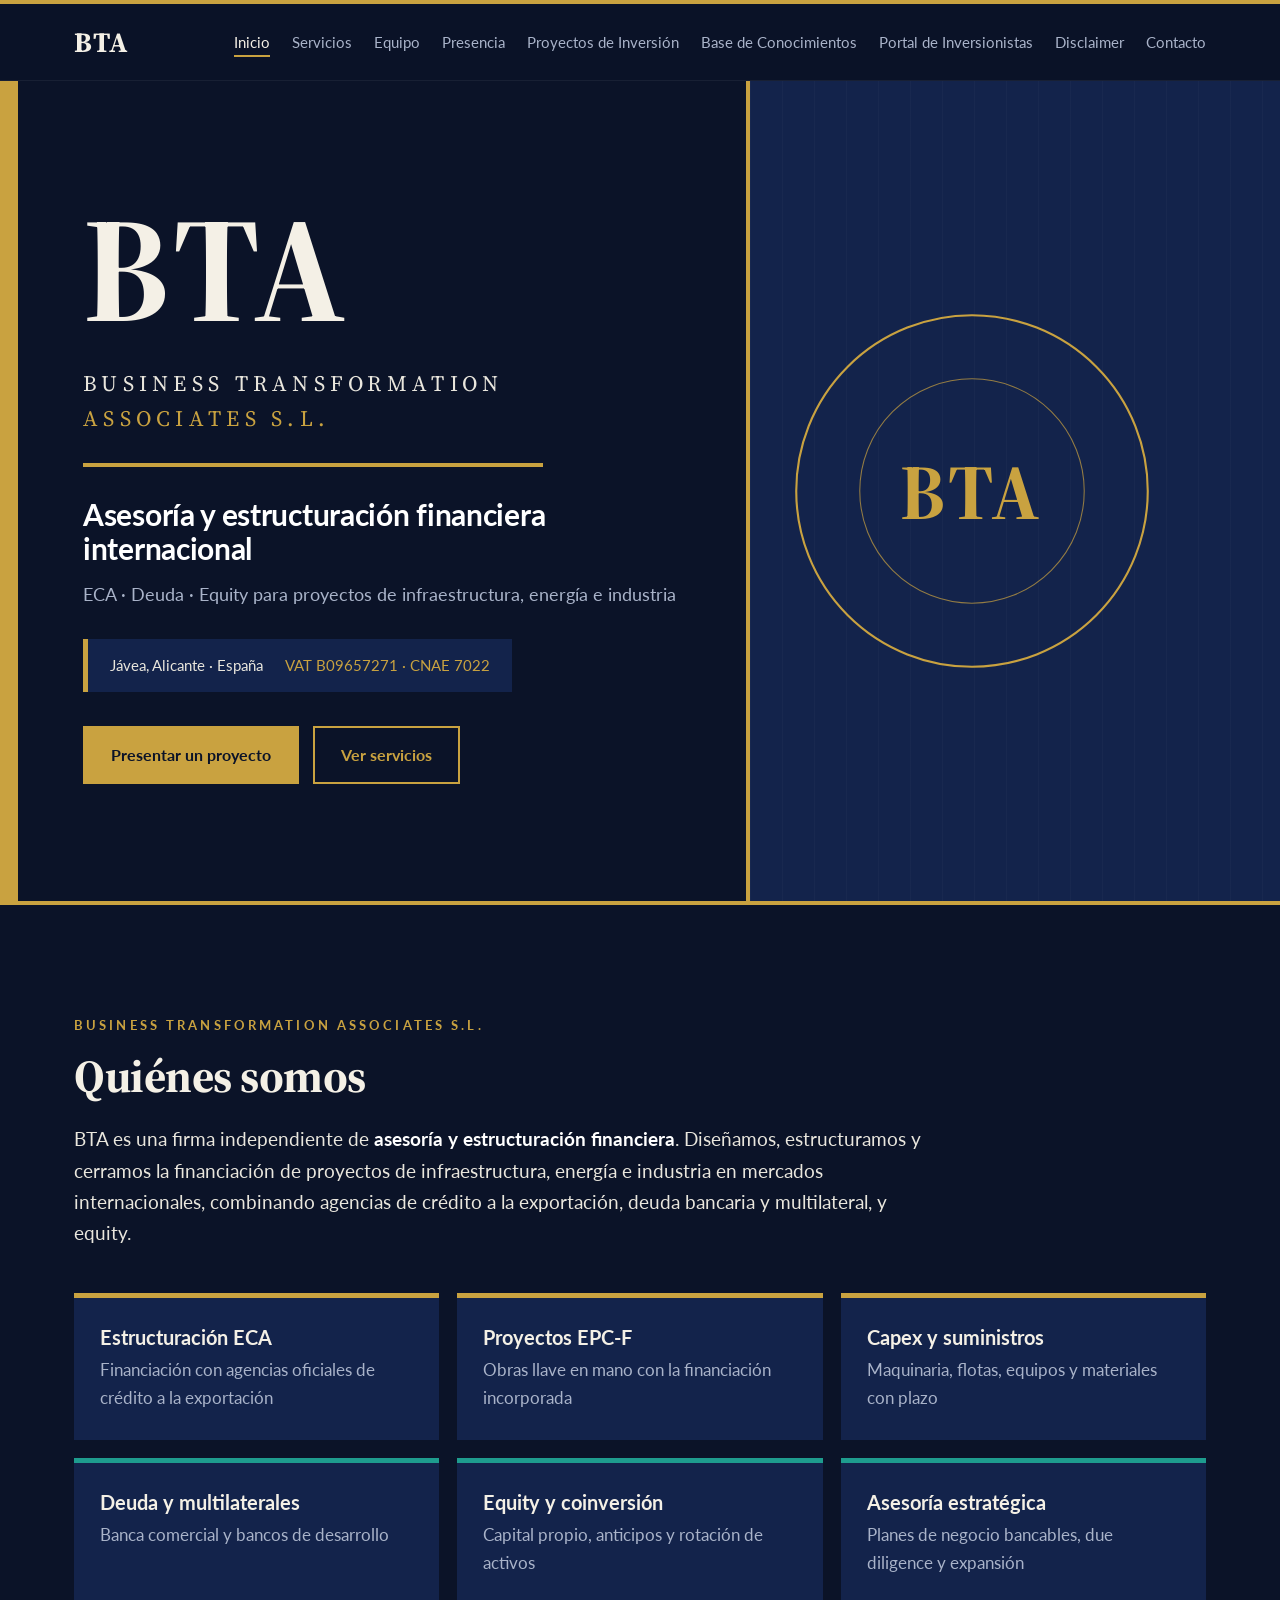
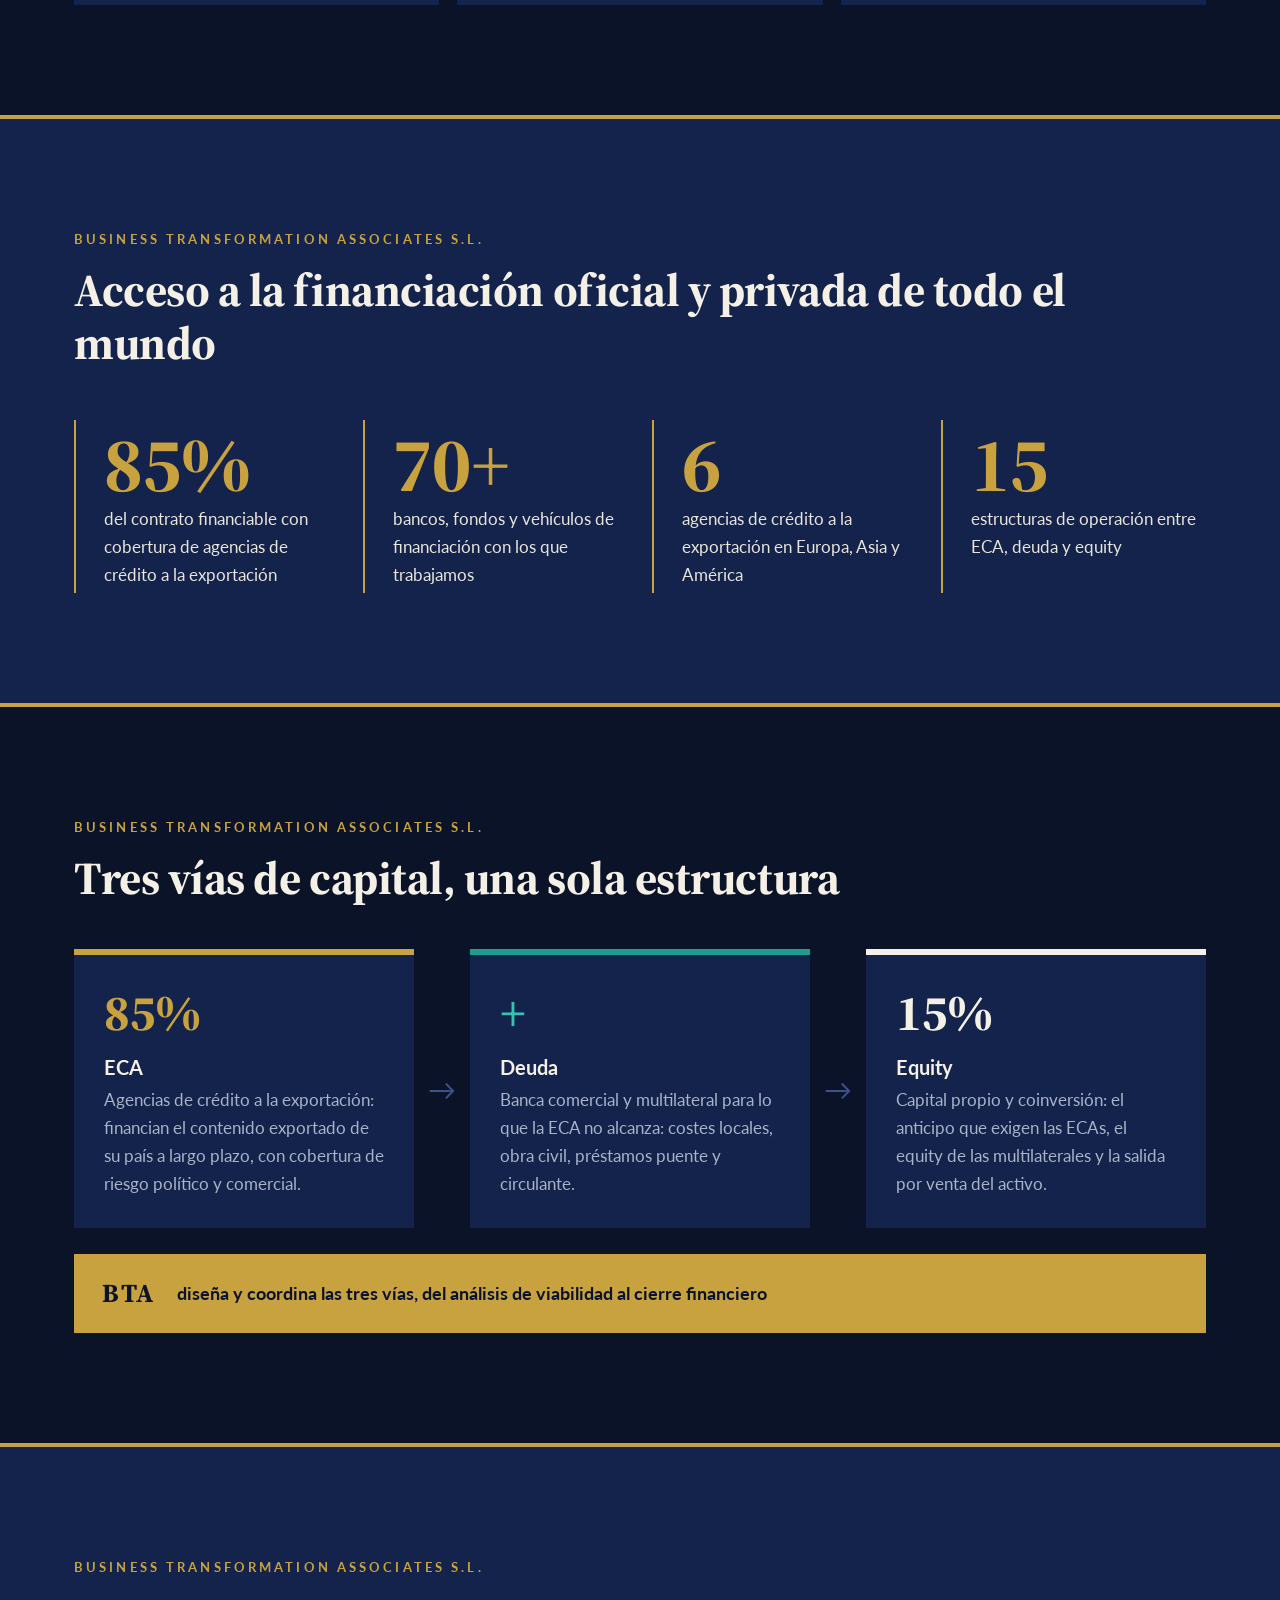
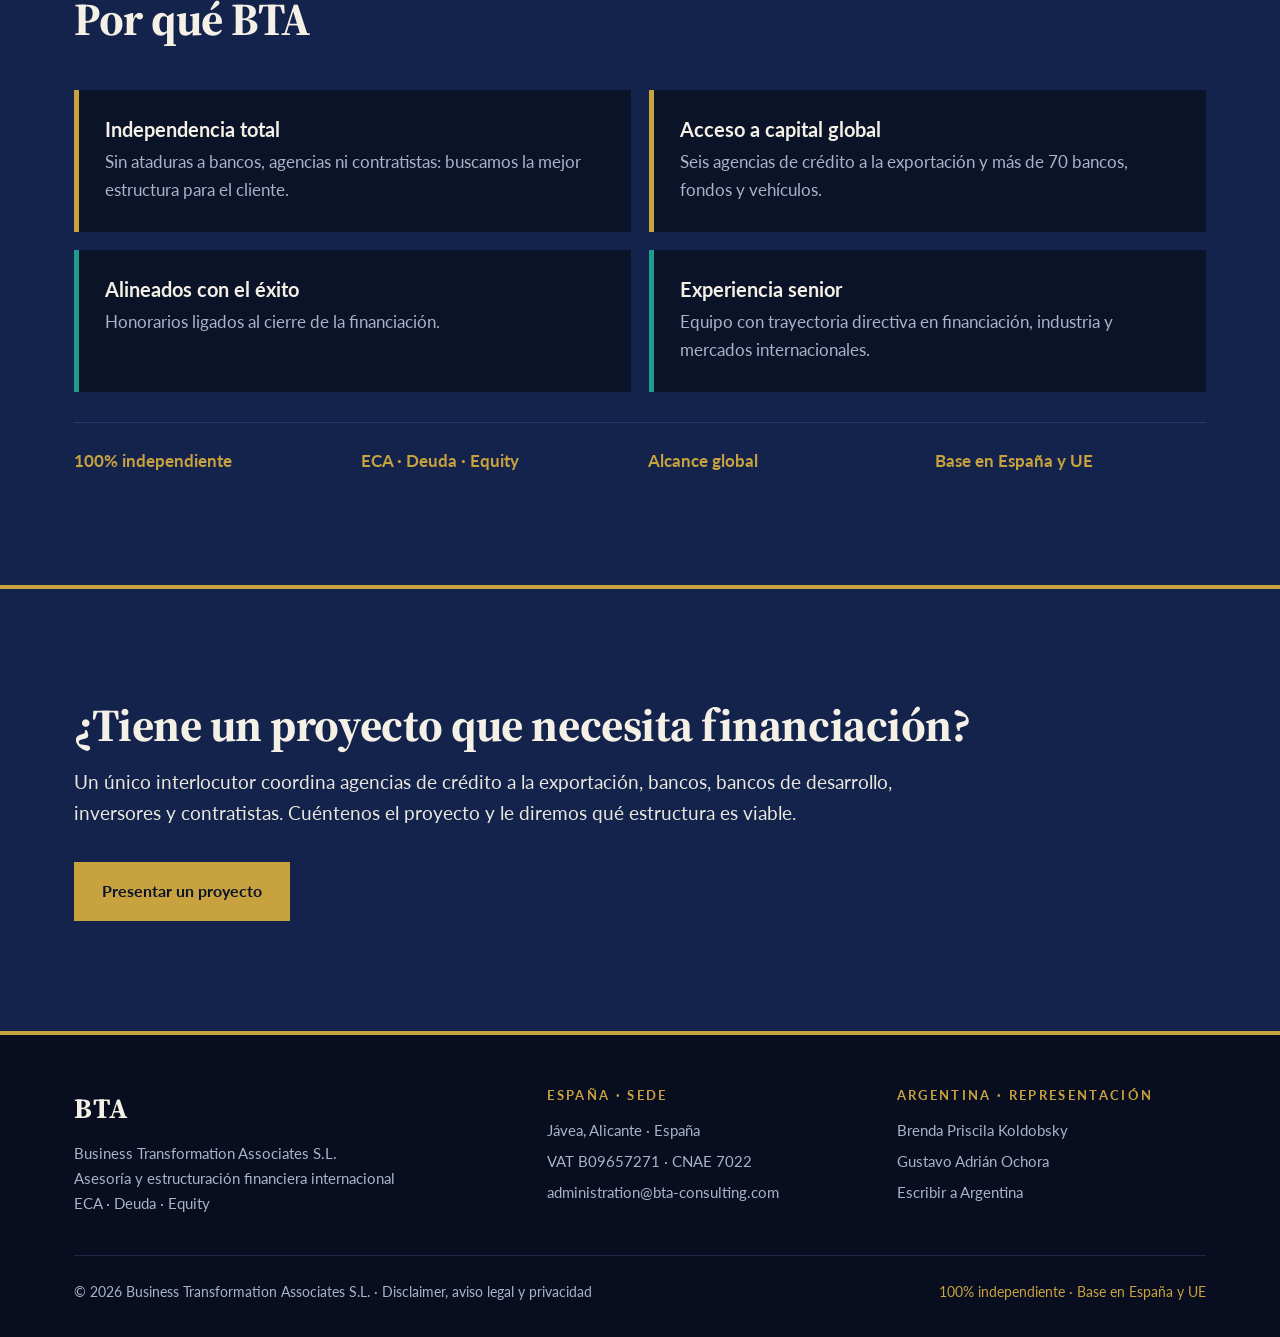
==== index.html @ 6309d55d "Sitio web de BTA España a partir del brochure 2026 Co-Authored-By: Claude Opus 5.5 <noreply@anthropi" ====
<!doctype html>
<html lang="es">
<head>
  <meta charset="utf-8">
  <meta name="viewport" content="width=device-width, initial-scale=1">
  <title>BTA · Asesoría y estructuración financiera internacional</title>
  <meta name="description" content="BTA diseña, estructura y cierra la financiación de proyectos de infraestructura, energía e industria con agencias de crédito a la exportación, deuda y equity.">
  <meta property="og:title" content="BTA · Asesoría y estructuración financiera internacional">
  <meta property="og:description" content="BTA diseña, estructura y cierra la financiación de proyectos de infraestructura, energía e industria con agencias de crédito a la exportación, deuda y equity.">
  <meta property="og:type" content="website">
  <link rel="icon" href="img/favicon.svg" type="image/svg+xml">
  <link rel="preconnect" href="https://fonts.googleapis.com">
  <link rel="preconnect" href="https://fonts.gstatic.com" crossorigin>
  <link href="https://fonts.googleapis.com/css2?family=Lato:wght@400;700&family=Source+Serif+4:opsz,wght@8..60,400;8..60,700&display=swap" rel="stylesheet">
  <link rel="stylesheet" href="css/styles.css">
</head>
<body>
<a class="saltar" href="#contenido">Saltar al contenido</a>

<header class="cabecera">
  <div class="contenedor">
    <a class="marca" href="index.html" aria-label="BTA · Business Transformation Associates, inicio">
      <span class="marca-sello">BTA</span>
      <span class="marca-texto">Business Transformation<span>Associates S.L.</span></span>
    </a>
    <nav aria-label="Principal">
      <button class="hamburguesa" aria-expanded="false" aria-controls="menu" aria-label="Abrir menú"><span></span><span></span><span></span></button>
      <ul class="menu" id="menu">
        <li><a href="index.html" class="activo" aria-current="page">Inicio</a></li>
        <li><a href="servicios.html">Servicios</a></li>
        <li><a href="equipo.html">Equipo</a></li>
        <li><a href="presencia.html">Presencia</a></li>
        <li><a href="proyectos.html">Proyectos de Inversión</a></li>
        <li><a href="conocimientos.html">Base de Conocimientos</a></li>
        <li><a href="inversionistas.html">Portal de Inversionistas</a></li>
        <li><a href="disclaimer.html">Disclaimer</a></li>
        <li><a href="contacto.html">Contacto</a></li>
      </ul>
    </nav>
  </div>
</header>

<main id="contenido">

<section class="portada">
  <div class="contenedor">
    <div>
      <div class="portada-logo" aria-hidden="true">BTA</div>
      <p class="portada-nombre">Business Transformation <span>Associates S.L.</span></p>
      <div class="linea-oro"></div>
      <h1>Asesoría y estructuración financiera internacional</h1>
      <p class="sub">ECA · Deuda · Equity para proyectos de infraestructura, energía e industria</p>
      <div class="ficha"><span>Jávea, Alicante · España</span><span>VAT B09657271 · CNAE 7022</span></div>
      <div class="acciones">
        <a class="boton boton-oro" href="contacto.html">Presentar un proyecto</a>
        <a class="boton boton-linea" href="servicios.html">Ver servicios</a>
      </div>
    </div>
    <div class="portada-sello" aria-hidden="true">
      <svg viewBox="0 0 340 340"><circle cx="170" cy="170" r="166" fill="none" stroke="#c9a240" stroke-width="2"/><circle cx="170" cy="170" r="106" fill="none" stroke="#c9a240" stroke-width="1" opacity=".7"/><text x="170" y="196" text-anchor="middle" font-family="'Source Serif 4',Georgia,serif" font-weight="700" font-size="74" letter-spacing="4" fill="#c9a240">BTA</text></svg>
    </div>
  </div>
</section>

<section class="seccion">
  <div class="contenedor">
    <p class="antetitulo">Business Transformation Associates S.L.</p>
    <h2>Quiénes somos</h2>
    <p class="intro">BTA es una firma independiente de <strong>asesoría y estructuración financiera</strong>. Diseñamos, estructuramos y cerramos la financiación de proyectos de infraestructura, energía e industria en mercados internacionales, combinando agencias de crédito a la exportación, deuda bancaria y multilateral, y equity.</p>
    <div class="rejilla r3">
      <div class="tarjeta"><h3>Estructuración ECA</h3><p>Financiación con agencias oficiales de crédito a la exportación</p></div>
      <div class="tarjeta"><h3>Proyectos EPC-F</h3><p>Obras llave en mano con la financiación incorporada</p></div>
      <div class="tarjeta"><h3>Capex y suministros</h3><p>Maquinaria, flotas, equipos y materiales con plazo</p></div>
      <div class="tarjeta verde"><h3>Deuda y multilaterales</h3><p>Banca comercial y bancos de desarrollo</p></div>
      <div class="tarjeta verde"><h3>Equity y coinversión</h3><p>Capital propio, anticipos y rotación de activos</p></div>
      <div class="tarjeta verde"><h3>Asesoría estratégica</h3><p>Planes de negocio bancables, due diligence y expansión</p></div>
    </div>
  </div>
</section>

<section class="seccion azul">
  <div class="contenedor">
    <p class="antetitulo">Business Transformation Associates S.L.</p>
    <h2>Acceso a la financiación oficial y privada de todo el mundo</h2>
    <div class="cifras">
      <div class="cifra"><b>85%</b><span>del contrato financiable con cobertura de agencias de crédito a la exportación</span></div>
      <div class="cifra"><b>70+</b><span>bancos, fondos y vehículos de financiación con los que trabajamos</span></div>
      <div class="cifra"><b>6</b><span>agencias de crédito a la exportación en Europa, Asia y América</span></div>
      <div class="cifra"><b>15</b><span>estructuras de operación entre ECA, deuda y equity</span></div>
    </div>
  </div>
</section>

<section class="seccion">
  <div class="contenedor">
    <p class="antetitulo">Business Transformation Associates S.L.</p>
    <h2>Tres vías de capital, una sola estructura</h2>
    <div class="vias">
      <div class="via"><b>85%</b><h3>ECA</h3><p>Agencias de crédito a la exportación: financian el contenido exportado de su país a largo plazo, con cobertura de riesgo político y comercial.</p></div>
      <div class="flecha" aria-hidden="true">→</div>
      <div class="via deuda"><b>+</b><h3>Deuda</h3><p>Banca comercial y multilateral para lo que la ECA no alcanza: costes locales, obra civil, préstamos puente y circulante.</p></div>
      <div class="flecha" aria-hidden="true">→</div>
      <div class="via equity"><b>15%</b><h3>Equity</h3><p>Capital propio y coinversión: el anticipo que exigen las ECAs, el equity de las multilaterales y la salida por venta del activo.</p></div>
    </div>
    <div class="banda-oro"><b>BTA</b><span>diseña y coordina las tres vías, del análisis de viabilidad al cierre financiero</span></div>
  </div>
</section>

<section class="seccion azul">
  <div class="contenedor">
    <p class="antetitulo">Business Transformation Associates S.L.</p>
    <h2>Por qué BTA</h2>
    <div class="rejilla r2">
      <div class="tarjeta lateral"><h3>Independencia total</h3><p>Sin ataduras a bancos, agencias ni contratistas: buscamos la mejor estructura para el cliente.</p></div>
      <div class="tarjeta lateral"><h3>Acceso a capital global</h3><p>Seis agencias de crédito a la exportación y más de 70 bancos, fondos y vehículos.</p></div>
      <div class="tarjeta lateral verde"><h3>Alineados con el éxito</h3><p>Honorarios ligados al cierre de la financiación.</p></div>
      <div class="tarjeta lateral verde"><h3>Experiencia senior</h3><p>Equipo con trayectoria directiva en financiación, industria y mercados internacionales.</p></div>
    </div>
    <div class="sellos"><span>100% independiente</span><span>ECA · Deuda · Equity</span><span>Alcance global</span><span>Base en España y UE</span></div>
  </div>
</section>

<section class="seccion azul llamada">
  <div class="contenedor">
    <h2>¿Tiene un proyecto que necesita financiación?</h2>
    <p class="intro">Un único interlocutor coordina agencias de crédito a la exportación, bancos, bancos de desarrollo, inversores y contratistas. Cuéntenos el proyecto y le diremos qué estructura es viable.</p>
    <div class="acciones"><a class="boton boton-oro" href="contacto.html">Presentar un proyecto</a></div>
  </div>
</section>
</main>

<footer class="pie">
  <div class="contenedor">
    <div>
      <span class="marca-sello">BTA</span>
      <p style="margin-top:10px">Business Transformation Associates S.L.<br>Asesoría y estructuración financiera internacional<br>ECA · Deuda · Equity</p>
    </div>
    <div>
      <h4>España · Sede</h4>
      <ul>
        <li>Jávea, Alicante · España</li>
        <li>VAT B09657271 · CNAE 7022</li>
        <li><a href="mailto:administration@bta-consulting.com">administration@bta-consulting.com</a></li>
      </ul>
    </div>
    <div>
      <h4>Argentina · Representación</h4>
      <ul>
        <li>Brenda Priscila Koldobsky</li>
        <li>Gustavo Adrián Ochora</li>
        <li><a href="contacto.html">Escribir a Argentina</a></li>
      </ul>
    </div>
    <div class="pie-legal">
      <span>© <span id="anio">2026</span> Business Transformation Associates S.L. · <a href="disclaimer.html">Disclaimer, aviso legal y privacidad</a></span>
      <span class="oro">100% independiente · Base en España y UE</span>
    </div>
  </div>
</footer>
<script src="js/main.js"></script>
</body>
</html>
---- css/styles.css ----
/* BTA · Business Transformation Associates S.L.
   Paleta y tipografía tomadas del brochure corporativo 2026 */
:root {
  --noche: #0b1328;      /* fondo principal */
  --noche-2: #080e1f;    /* pie */
  --azul: #13234b;       /* tarjetas y bandas */
  --azul-borde: #263a6b;
  --oro: #c9a240;
  --oro-oscuro: #8f7228; /* oro sobre crema */
  --verde: #1e9c8e;
  --verde-claro: #36c2b1;
  --crema: #f4f0e6;
  --crema-2: #e8e2d2;
  --texto: #e9e6dd;
  --texto-suave: #a9b3c9;
  --texto-oscuro: #0b1328;
  --gris-oscuro: #4a5266;
  --serif: "Source Serif 4", "DejaVu Serif", Georgia, serif;
  --sans: "Lato", "Segoe UI", system-ui, sans-serif;
  --ancho: 1180px;
}

* { box-sizing: border-box; margin: 0; padding: 0; }
html { scroll-behavior: smooth; scroll-padding-top: 84px; }
body {
  background: var(--noche);
  color: var(--texto);
  font-family: var(--sans);
  font-size: 17px;
  line-height: 1.65;
  -webkit-font-smoothing: antialiased;
}
img, svg { display: block; max-width: 100%; }
a { color: inherit; }
.contenedor { width: 100%; max-width: var(--ancho); margin: 0 auto; padding: 0 24px; }

/* ---------- Tipografía ---------- */
h1, h2, h3.serif { font-family: var(--serif); font-weight: 700; letter-spacing: -0.01em; line-height: 1.15; }
h2 { font-size: clamp(30px, 4.2vw, 46px); color: var(--crema); margin-bottom: 20px; }
h3 { font-size: 20px; font-weight: 700; color: var(--crema); line-height: 1.3; margin-bottom: 6px; }
.antetitulo {
  font-size: 13px; font-weight: 700; letter-spacing: 0.24em; text-transform: uppercase;
  color: var(--oro); margin-bottom: 14px;
}
.intro { font-size: 19px; color: var(--texto); max-width: 860px; }
.intro strong { color: #fff; }
.nota { color: var(--texto-suave); font-size: 15px; margin-top: 28px; }

/* ---------- Cabecera ---------- */
.cabecera {
  position: sticky; top: 0; z-index: 50;
  background: rgba(11, 19, 40, 0.94);
  backdrop-filter: blur(8px);
  border-top: 4px solid var(--oro);
  border-bottom: 1px solid rgba(255,255,255,0.06);
}
.cabecera .contenedor { display: flex; align-items: center; justify-content: space-between; height: 76px; }
.marca { display: flex; align-items: center; gap: 14px; text-decoration: none; }
.marca-sello {
  font-family: var(--serif); font-weight: 700; font-size: 28px; letter-spacing: 0.06em; color: var(--crema);
}
.marca-texto { font-family: var(--serif); font-size: 10.5px; letter-spacing: 0.28em; line-height: 1.5; color: var(--crema); text-transform: uppercase; }
.marca-texto span { color: var(--oro); display: block; }
.menu { display: flex; gap: 28px; list-style: none; }
.menu a { text-decoration: none; font-size: 15px; color: var(--texto-suave); transition: color .2s; }
.menu a:hover, .menu a:focus-visible { color: var(--oro); }
.menu .boton-menu {
  color: var(--noche); background: var(--oro); padding: 9px 18px; font-weight: 700;
}
.menu .boton-menu:hover { color: var(--noche); background: #dab452; }
.hamburguesa { display: none; background: none; border: 0; cursor: pointer; padding: 8px; }
.hamburguesa span { display: block; width: 26px; height: 2px; background: var(--crema); margin: 6px 0; transition: transform .25s, opacity .25s; }

/* ---------- Portada ---------- */
.portada { position: relative; overflow: hidden; border-left: 18px solid var(--oro); }
.portada .contenedor {
  display: grid; grid-template-columns: 1.25fr 1fr; align-items: center; gap: 40px;
  min-height: min(calc(100vh - 80px), 820px); padding-top: 60px; padding-bottom: 60px;
}
.portada-logo { font-family: var(--serif); font-weight: 700; font-size: clamp(88px, 13vw, 150px); line-height: .95; color: var(--crema); letter-spacing: 0.04em; }
.portada-nombre { font-family: var(--serif); font-size: clamp(14px, 1.9vw, 22px); letter-spacing: 0.24em; text-transform: uppercase; margin-top: 26px; line-height: 1.6; }
.portada-nombre span { display: block; color: var(--oro); }
.linea-oro { width: min(460px, 100%); height: 4px; background: var(--oro); margin: 26px 0 30px; }
.portada h1 { font-family: var(--sans); font-size: clamp(22px, 2.6vw, 30px); color: #fff; margin-bottom: 14px; }
.portada .sub { color: var(--texto-suave); font-size: 18px; }
.ficha {
  display: inline-flex; flex-wrap: wrap; gap: 6px 22px; margin-top: 30px;
  background: var(--azul); border-left: 5px solid var(--oro); padding: 14px 22px; font-size: 15px;
}
.ficha span:last-child { color: var(--oro); }
.acciones { display: flex; flex-wrap: wrap; gap: 14px; margin-top: 34px; }
.boton {
  display: inline-block; text-decoration: none; font-weight: 700; font-size: 16px;
  padding: 14px 26px; border: 2px solid var(--oro); transition: background .2s, color .2s;
}
.boton-oro { background: var(--oro); color: var(--noche); }
.boton-oro:hover { background: #dab452; border-color: #dab452; }
.boton-linea { color: var(--oro); }
.boton-linea:hover { background: var(--oro); color: var(--noche); }
.portada-sello { display: flex; justify-content: center; }
.portada-sello svg { width: min(360px, 80%); height: auto; }
.portada::after {
  content: ""; position: absolute; inset: 0 0 0 auto; width: 42%; z-index: -1;
  background: var(--azul);
  background-image: repeating-linear-gradient(90deg, rgba(255,255,255,0.025) 0 1px, transparent 1px 32px);
  border-left: 4px solid var(--oro);
}
.portada { z-index: 0; }

/* ---------- Secciones ---------- */
.seccion { padding: 110px 0; border-top: 4px solid var(--oro); }
.seccion.azul { background: var(--azul); }
.seccion.crema { background: var(--crema); color: var(--texto-oscuro); }
.seccion.crema h2, .seccion.crema h3 { color: var(--texto-oscuro); }
.seccion.crema .antetitulo { color: var(--oro-oscuro); }
.seccion.crema .nota { color: var(--gris-oscuro); }

.rejilla { display: grid; gap: 18px; margin-top: 44px; }
.r3 { grid-template-columns: repeat(3, 1fr); }
.r2 { grid-template-columns: repeat(2, 1fr); }
.r4 { grid-template-columns: repeat(4, 1fr); }
.r5 { grid-template-columns: repeat(5, 1fr); }

.tarjeta { background: var(--azul); padding: 26px 26px 28px; border-top: 5px solid var(--oro); }
.seccion.azul .tarjeta { background: var(--noche); }
.tarjeta.verde { border-top-color: var(--verde); }
.tarjeta.lateral { border-top: 0; border-left: 5px solid var(--oro); }
.tarjeta.lateral.verde { border-left-color: var(--verde); }
.tarjeta p { color: var(--texto-suave); }
.tarjeta .icono { width: 30px; height: 30px; margin-bottom: 14px; stroke: var(--oro); }
.tarjeta.verde .icono { stroke: var(--verde-claro); }

/* Cifras */
.cifras { display: grid; grid-template-columns: repeat(4, 1fr); gap: 24px; margin-top: 50px; }
.cifra { border-left: 2px solid var(--oro); padding: 4px 0 4px 28px; }
.cifra b { display: block; font-family: var(--serif); font-size: clamp(54px, 6vw, 82px); color: var(--oro); line-height: 1.05; }
.cifra span { color: var(--texto); font-size: 17px; }

/* Tres vías */
.vias { display: grid; grid-template-columns: 1fr auto 1fr auto 1fr; align-items: stretch; gap: 14px; margin-top: 44px; }
.via { background: var(--azul); padding: 30px; border-top: 6px solid var(--oro); }
.via.deuda { border-top-color: var(--verde); }
.via.equity { border-top-color: var(--crema); }
.via b { display: block; font-family: var(--serif); font-size: 50px; line-height: 1.1; color: var(--oro); margin-bottom: 14px; }
.via.deuda b { color: var(--verde-claro); }
.via.equity b { color: var(--crema); }
.via p { color: var(--texto-suave); }
.flecha { align-self: center; color: #3c5288; font-size: 28px; }
.banda-oro {
  display: flex; align-items: center; gap: 22px; margin-top: 26px; padding: 18px 28px;
  background: var(--oro); color: var(--noche); font-weight: 700; font-size: 18px;
}
.banda-oro b { font-family: var(--serif); font-size: 26px; letter-spacing: 0.06em; }

/* Tablas */
.tabla-envoltura { margin-top: 40px; overflow-x: auto; }
table { width: 100%; border-collapse: collapse; min-width: 720px; font-size: 17px; }
thead th { background: var(--noche); color: #fff; text-align: left; padding: 15px 16px; font-weight: 700; }
thead th:first-child { color: var(--oro); }
tbody td { padding: 13px 16px; border-bottom: 1px solid #d3ccb9; }
tbody tr:nth-child(even) td { background: var(--crema-2); }
tbody td:first-child { font-weight: 700; }

/* Producto 1 */
.producto { display: grid; grid-template-columns: 0.75fr 1.25fr; gap: 36px; margin-top: 44px; align-items: start; }
.caja-oro { background: var(--oro); color: var(--noche); padding: 30px 32px; }
.caja-oro h3 { color: var(--noche); font-size: 14px; letter-spacing: 0.18em; text-transform: uppercase; margin-bottom: 14px; }
.caja-oro ul { padding-left: 20px; }
.caja-oro li { margin-bottom: 6px; font-size: 17px; }
.lista-def { border-top: 2px solid var(--oro); }
.lista-def div { display: grid; grid-template-columns: 200px 1fr; gap: 24px; padding: 18px 0; border-bottom: 1px solid var(--azul-borde); }
.lista-def dt { color: var(--oro); font-weight: 700; }
.lista-def dd { color: var(--texto); }

/* Pasos */
.pasos { display: grid; gap: 14px; margin-top: 44px; }
.pasos.cuatro { grid-template-columns: repeat(4, 1fr); }
.pasos.cinco { grid-template-columns: repeat(5, 1fr); }
.paso { background: var(--azul); padding: 26px 24px; border-top: 5px solid var(--oro); position: relative; }
.paso .num { font-family: var(--serif); font-weight: 700; font-size: 38px; color: var(--oro); line-height: 1.1; margin-bottom: 10px; }
.paso p { color: var(--texto-suave); font-size: 16px; }
.paso h3 { font-size: 18px; }
.paso.c-1 { border-top-color: #aeb8d4; } .paso.c-1 .num { color: #aeb8d4; }
.paso.c-3 { border-top-color: var(--verde); } .paso.c-3 .num { color: var(--verde-claro); }
.paso.final { background: var(--oro); border-top-color: var(--oro); }
.paso.final .num, .paso.final h3, .paso.final p { color: var(--noche); }
.sectores-lista { margin-top: 44px; padding-top: 30px; border-top: 1px solid var(--azul-borde); }
.sectores-lista p:not(.antetitulo) { font-family: var(--serif); font-size: 21px; color: var(--crema); line-height: 1.7; }

/* Estructuras */
.estructura { background: var(--azul); padding: 28px 30px; border-top: 5px solid var(--oro); }
.estructura.verde { border-top-color: var(--verde); }
.estructura.blanca { border-top-color: var(--crema); }
.estructura h3 { font-size: 14px; letter-spacing: 0.18em; text-transform: uppercase; color: var(--oro); margin-bottom: 14px; }
.estructura.verde h3 { color: var(--verde-claro); }
.estructura.blanca h3 { color: var(--crema); }
.estructura ul { padding-left: 20px; }
.estructura li { margin-bottom: 7px; }
.r-estructuras { grid-template-columns: 1.35fr 1fr 1fr; }

/* Regiones */
.region { border-top: 2px solid var(--oro); padding-top: 18px; }
.region h3 { font-family: var(--serif); font-size: 24px; }
.region p { color: var(--texto-suave); }

/* Criterios (crema) */
.criterio { border-top: 4px solid var(--texto-oscuro); padding-top: 18px; }
.criterio.oro { border-top-color: var(--oro); }
.criterio p { color: var(--gris-oscuro); }

/* Por qué BTA */
.sellos { display: grid; grid-template-columns: repeat(4, 1fr); gap: 16px; margin-top: 30px; padding-top: 24px; border-top: 1px solid var(--azul-borde); }
.sellos span { color: var(--oro); font-weight: 700; }

/* Presencia */
.oficina { background: var(--azul); padding: 32px; border-left: 5px solid var(--oro); }
.oficina.verde { border-left-color: var(--verde); }
.oficina .pais { font-family: var(--serif); font-size: 28px; color: var(--crema); margin-bottom: 4px; }
.oficina .rol { color: var(--oro); font-weight: 700; margin-bottom: 14px; }
.oficina.verde .rol { color: var(--verde-claro); }
.oficina p { color: var(--texto-suave); }

/* Equipo */
.persona { background: var(--noche); border-left: 5px solid var(--oro); padding: 28px; display: flex; gap: 22px; align-items: flex-start; }
.persona.verde { border-left-color: var(--verde); }
.iniciales {
  flex: none; width: 78px; height: 78px; border: 1.5px solid var(--oro); border-radius: 50%;
  display: grid; place-items: center; font-family: var(--serif); font-weight: 700; font-size: 24px; color: var(--oro);
}
.persona.verde .iniciales { border-color: var(--verde-claro); color: var(--verde-claro); }
.persona h3 { font-size: 21px; }
.persona .cargo { color: var(--oro); font-weight: 700; margin-bottom: 8px; }
.persona.verde .cargo { color: var(--verde-claro); }
.persona p { color: var(--texto-suave); font-size: 16px; }

/* Contacto */
.contacto { display: grid; grid-template-columns: 1fr 1.2fr; gap: 50px; margin-top: 44px; }
.datos dl div { padding: 16px 0; border-bottom: 1px solid var(--azul-borde); }
.datos dt { font-size: 13px; letter-spacing: 0.18em; text-transform: uppercase; color: var(--oro); font-weight: 700; }
.datos dd { font-size: 18px; color: var(--texto); }
.datos a { color: var(--texto); text-decoration-color: var(--oro); text-underline-offset: 4px; }
form { background: var(--azul); padding: 34px; border-top: 5px solid var(--oro); }
.campo { margin-bottom: 18px; }
.campo label { display: block; font-size: 14px; font-weight: 700; margin-bottom: 6px; color: var(--crema); }
.campo input, .campo select, .campo textarea {
  width: 100%; background: var(--noche); color: var(--texto); border: 1px solid var(--azul-borde);
  padding: 13px 14px; font: inherit; font-size: 16px;
}
.campo input:focus, .campo select:focus, .campo textarea:focus { outline: 2px solid var(--oro); outline-offset: 0; border-color: var(--oro); }
.campo textarea { min-height: 130px; resize: vertical; }
.fila { display: grid; grid-template-columns: 1fr 1fr; gap: 16px; }
.casilla { display: flex; gap: 10px; align-items: flex-start; font-size: 14px; color: var(--texto-suave); margin: 6px 0 22px; }
.casilla input { margin-top: 5px; accent-color: var(--oro); }
.casilla a { color: var(--oro); }
form button { border: 0; cursor: pointer; font: inherit; font-weight: 700; }
.form-aviso { font-size: 14px; color: var(--texto-suave); margin-top: 14px; }

/* Pie */
.pie { background: var(--noche-2); padding: 50px 0 34px; border-top: 4px solid var(--oro); font-size: 15px; color: var(--texto-suave); }
.pie .contenedor { display: grid; grid-template-columns: 1.4fr 1fr 1fr; gap: 40px; }
.pie h4 { color: var(--oro); font-size: 13px; letter-spacing: 0.18em; text-transform: uppercase; margin-bottom: 12px; }
.pie ul { list-style: none; }
.pie li { margin-bottom: 6px; }
.pie a { text-decoration: none; }
.pie a:hover { color: var(--oro); }
.pie-legal { grid-column: 1 / -1; display: flex; flex-wrap: wrap; justify-content: space-between; gap: 12px; padding-top: 24px; border-top: 1px solid #1c2747; font-size: 14px; }
.pie-legal .oro { color: var(--oro); }

/* Página legal */
.legal { padding: 80px 0 110px; }
.legal h1 { font-size: clamp(32px, 4.5vw, 48px); color: var(--crema); margin-bottom: 30px; }
.legal h2 { font-size: 26px; margin: 46px 0 14px; }
.legal p, .legal li { color: var(--texto); max-width: 860px; margin-bottom: 12px; }
.legal ul { padding-left: 22px; }
.legal .bloque { border-left: 4px solid var(--oro); padding-left: 26px; }
.legal .pendiente { color: var(--oro); }

/* Accesibilidad */
.saltar { position: absolute; left: -9999px; top: 0; background: var(--oro); color: var(--noche); padding: 10px 16px; z-index: 100; }
.saltar:focus { left: 10px; top: 10px; }
:focus-visible { outline: 2px solid var(--oro); outline-offset: 3px; }

/* ---------- Responsive ---------- */
@media (max-width: 1080px) {
  .menu { gap: 18px; }
  .menu a { font-size: 14px; }
  .pasos.cinco { grid-template-columns: repeat(3, 1fr); }
}
@media (max-width: 960px) {
  .portada { border-left-width: 10px; }
  .portada .contenedor { grid-template-columns: 1fr; min-height: auto; padding-top: 70px; padding-bottom: 70px; }
  .portada::after { display: none; }
  .portada-sello { display: none; }
  .r3, .r4, .r-estructuras { grid-template-columns: repeat(2, 1fr); }
  .cifras { grid-template-columns: repeat(2, 1fr); row-gap: 40px; }
  .vias { grid-template-columns: 1fr; }
  .flecha { transform: rotate(90deg); justify-self: center; }
  .producto, .contacto { grid-template-columns: 1fr; }
  .pasos.cuatro { grid-template-columns: repeat(2, 1fr); }
  .sellos { grid-template-columns: repeat(2, 1fr); }
  .pie .contenedor { grid-template-columns: 1fr 1fr; }
  .pie .contenedor > div:first-child { grid-column: 1 / -1; }
}
@media (max-width: 640px) {
  body { font-size: 16px; }
  .contenedor { padding: 0 16px; }
  .seccion { padding: 76px 0; }
  .marca-texto { display: none; }
  .r2, .r3, .r4, .r-estructuras, .pasos.cuatro, .pasos.cinco, .cifras, .sellos, .fila { grid-template-columns: 1fr; }
  .lista-def div { grid-template-columns: 1fr; gap: 4px; }
  .banda-oro { flex-direction: column; align-items: flex-start; gap: 6px; }
  .persona { flex-direction: column; }
  form { padding: 24px 18px; }
  .pie .contenedor { grid-template-columns: 1fr; }
  .intro { font-size: 17px; }
}
@media (prefers-reduced-motion: reduce) {
  html { scroll-behavior: auto; }
  * { transition: none !important; }
}

/* ---------- Estructura multipágina ---------- */
.menu { gap: 22px; }
.menu a { position: relative; padding: 6px 0; white-space: nowrap; }
.menu a.activo { color: var(--crema); }
.menu a.activo::after { content: ""; position: absolute; left: 0; right: 0; bottom: 0; height: 2px; background: var(--oro); }
.cabecera-pagina { padding: 90px 0 70px; border-left: 18px solid var(--oro); background: var(--azul);
  background-image: repeating-linear-gradient(90deg, rgba(255,255,255,0.025) 0 1px, transparent 1px 32px); }
.cabecera-pagina h1 { font-size: clamp(36px, 5.5vw, 62px); color: var(--crema); margin-bottom: 20px; }
.seccion.sin-borde { border-top: 0; }
.seccion.borde-fino { border-top: 1px solid #d3ccb9; }
.sin-margen { margin-top: 0 !important; }
.r1 { grid-template-columns: 1fr; }
.persona.destacada { padding: 36px; }
.persona.destacada .iniciales { width: 96px; height: 96px; font-size: 28px; }
.persona .mail { margin-top: 10px; }
.persona .mail a { color: var(--crema); text-underline-offset: 4px; text-decoration-color: var(--oro); }
.llamada h2 { margin-bottom: 14px; }
.glosario { display: grid; grid-template-columns: repeat(2, 1fr); gap: 0 48px; }
.glosario div { padding: 22px 0; border-bottom: 1px solid var(--azul-borde); }
.glosario dt { font-family: var(--serif); font-weight: 700; font-size: 22px; color: var(--oro); margin-bottom: 4px; }
.glosario dd { color: var(--texto); }
.pasos-acceso { list-style: none; display: grid; grid-template-columns: repeat(3, 1fr); gap: 16px; margin-top: 36px; }
.pasos-acceso li { background: var(--noche); border-top: 5px solid var(--oro); padding: 24px; color: var(--texto-suave); }
.pasos-acceso b { display: block; font-family: var(--serif); font-size: 34px; color: var(--oro); line-height: 1.2; margin-bottom: 8px; }
@media (max-width: 1500px) { .marca-texto { display: none; } }
@media (max-width: 1240px) {
  .hamburguesa { display: block; }
  .menu {
    position: fixed; top: 80px; left: 0; right: 0; bottom: 0; flex-direction: column; gap: 0;
    background: var(--noche); padding: 20px 24px; transform: translateX(100%); transition: transform .3s;
    overflow-y: auto; visibility: hidden;
  }
  .menu.abierto { transform: none; visibility: visible; }
  .menu li { border-bottom: 1px solid var(--azul-borde); }
  .menu a { display: block; padding: 16px 0; font-size: 18px; }
  .menu a.activo::after { display: none; }
  .menu a.activo { color: var(--oro); }
  .hamburguesa[aria-expanded="true"] span:nth-child(1) { transform: translateY(8px) rotate(45deg); }
  .hamburguesa[aria-expanded="true"] span:nth-child(2) { opacity: 0; }
  .hamburguesa[aria-expanded="true"] span:nth-child(3) { transform: translateY(-8px) rotate(-45deg); }
  .marca-texto { display: block; }
}
@media (max-width: 960px) {
  .cabecera-pagina { border-left-width: 10px; padding: 64px 0 50px; }
  .glosario, .pasos-acceso { grid-template-columns: 1fr; }
}
@media (max-width: 640px) { .marca-texto { display: none; } }
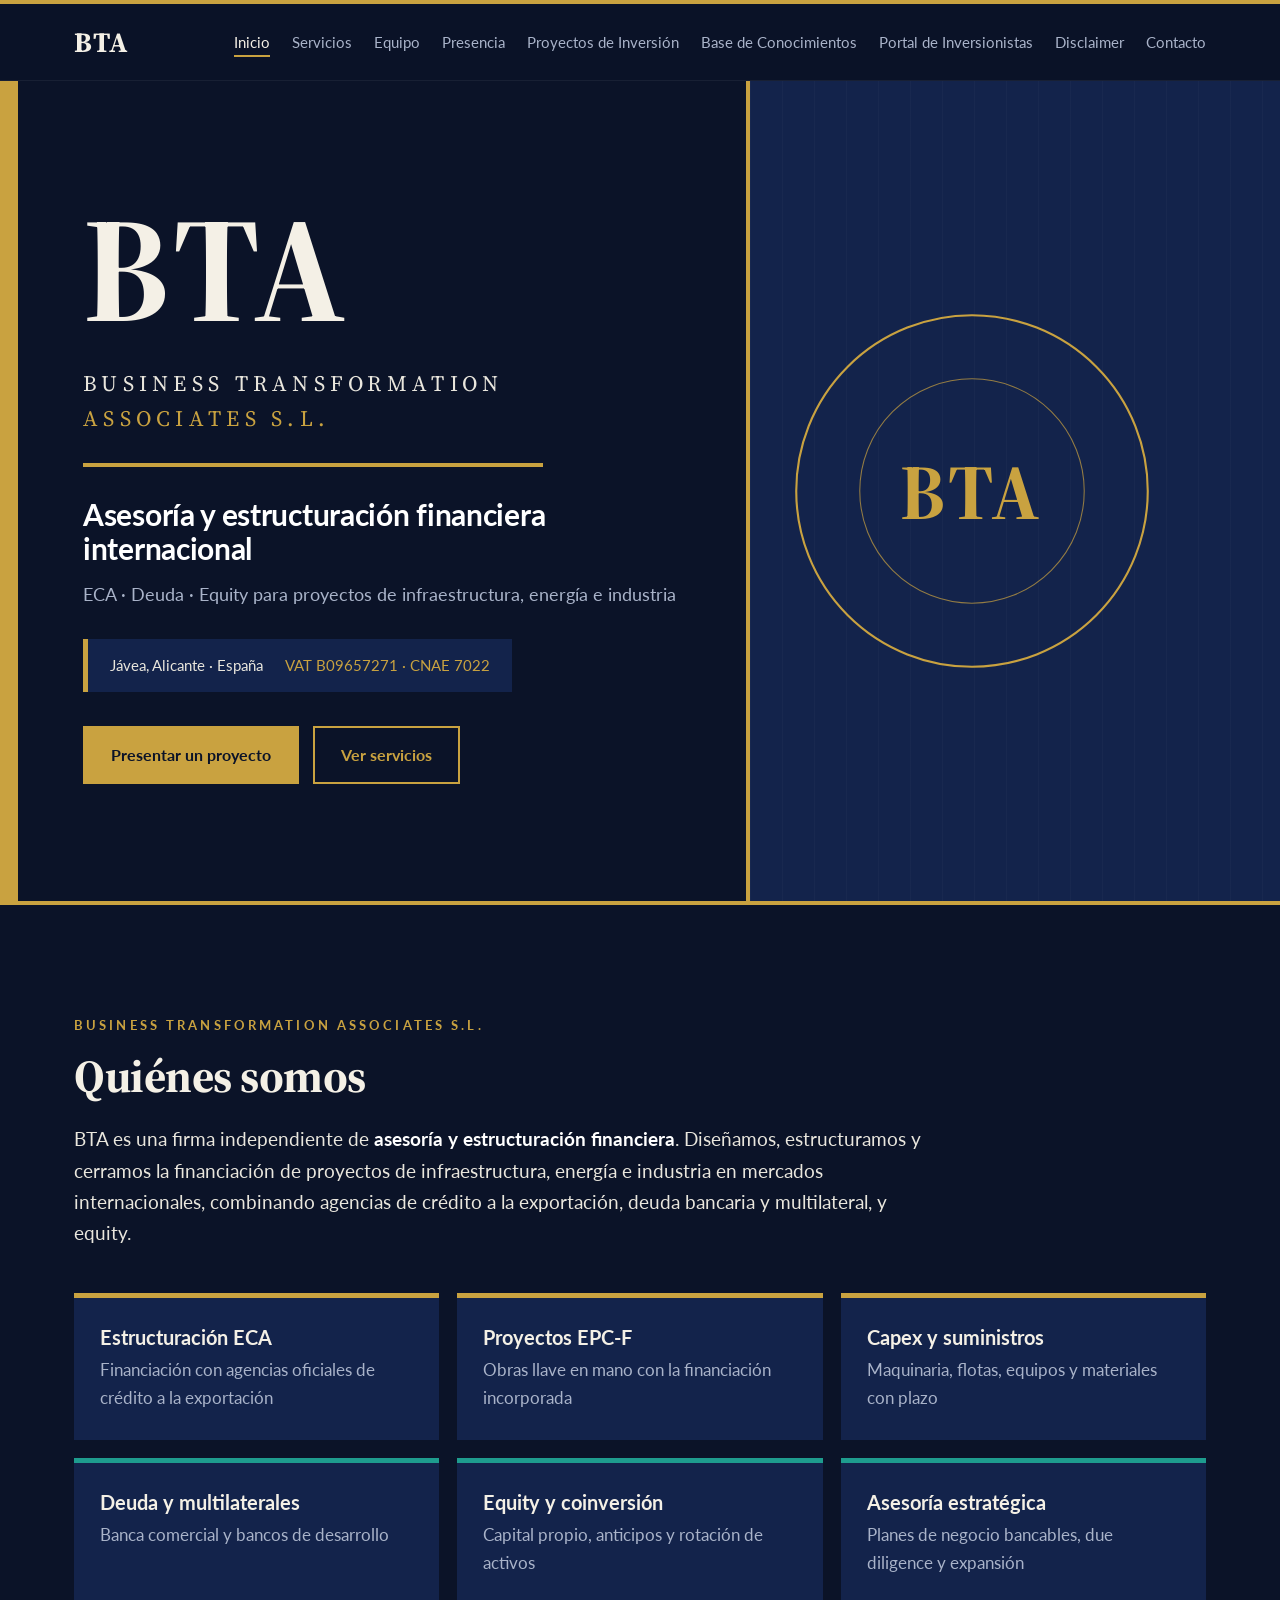
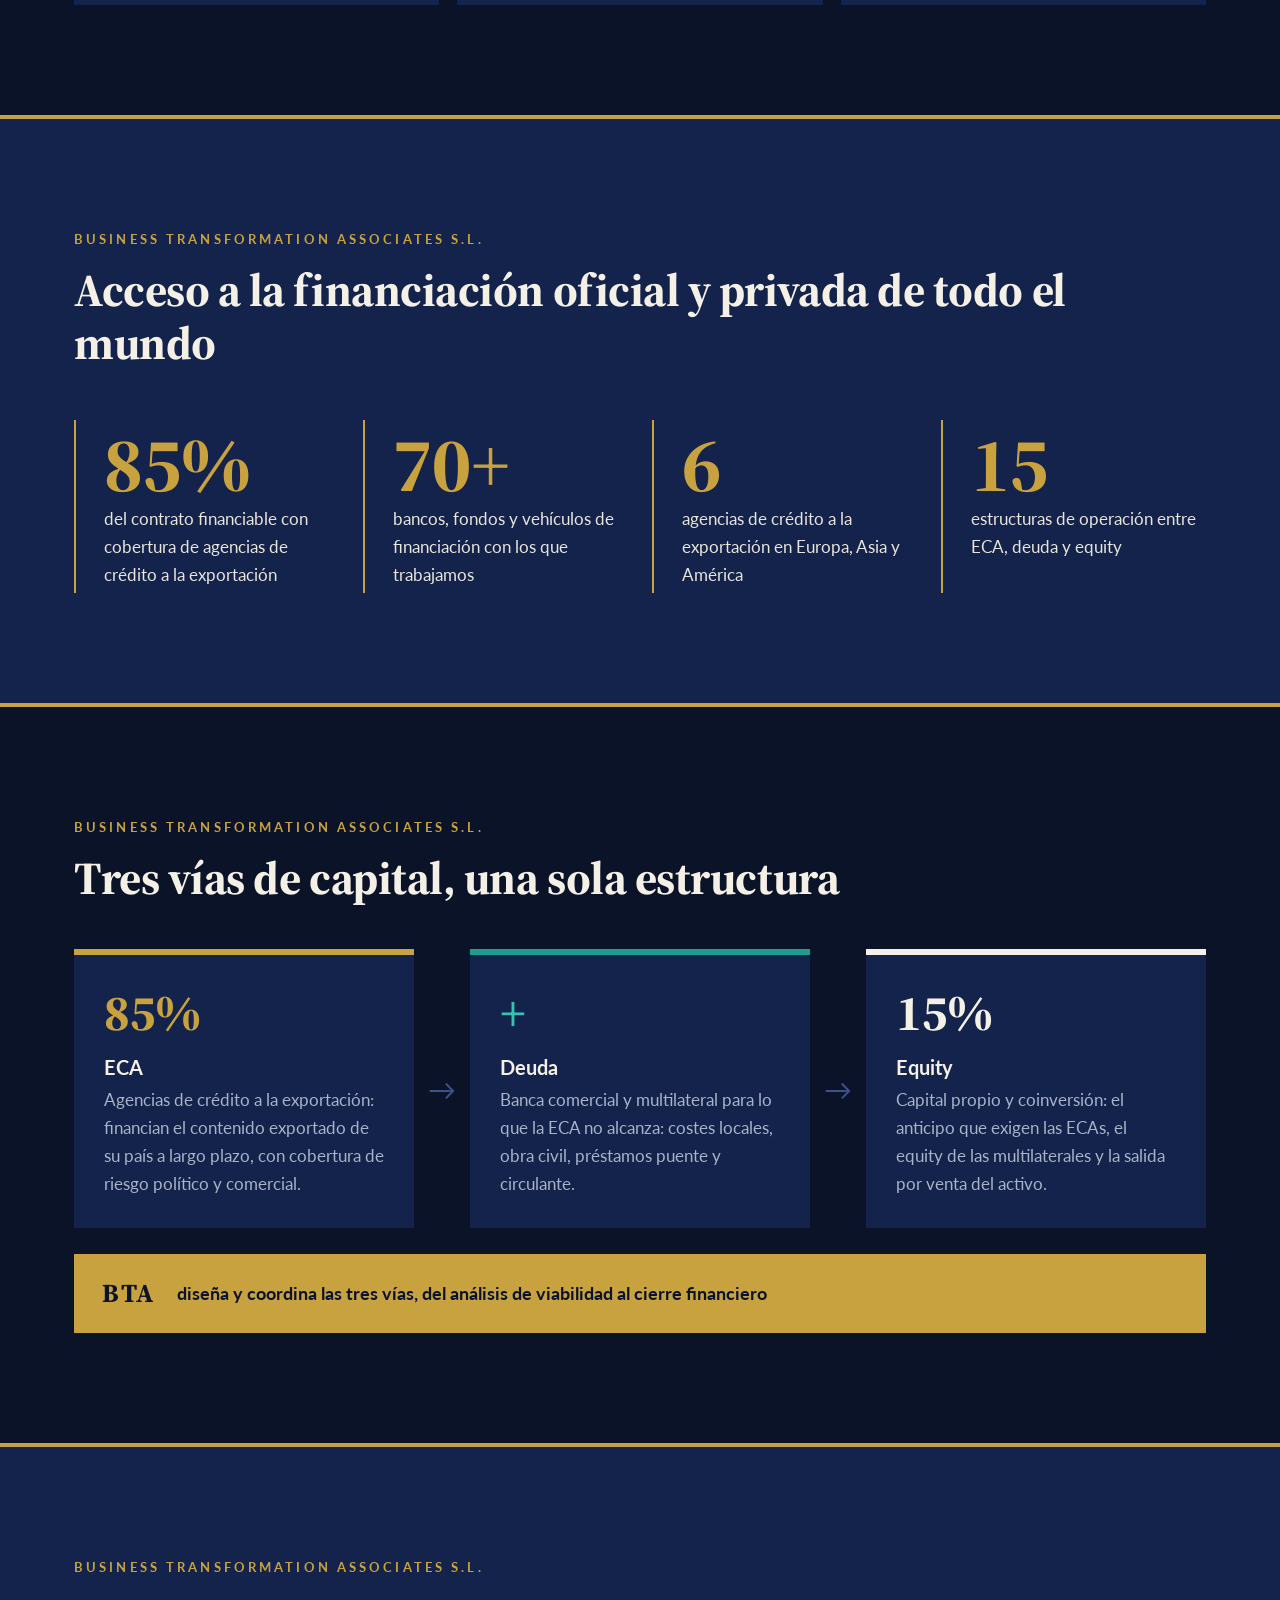
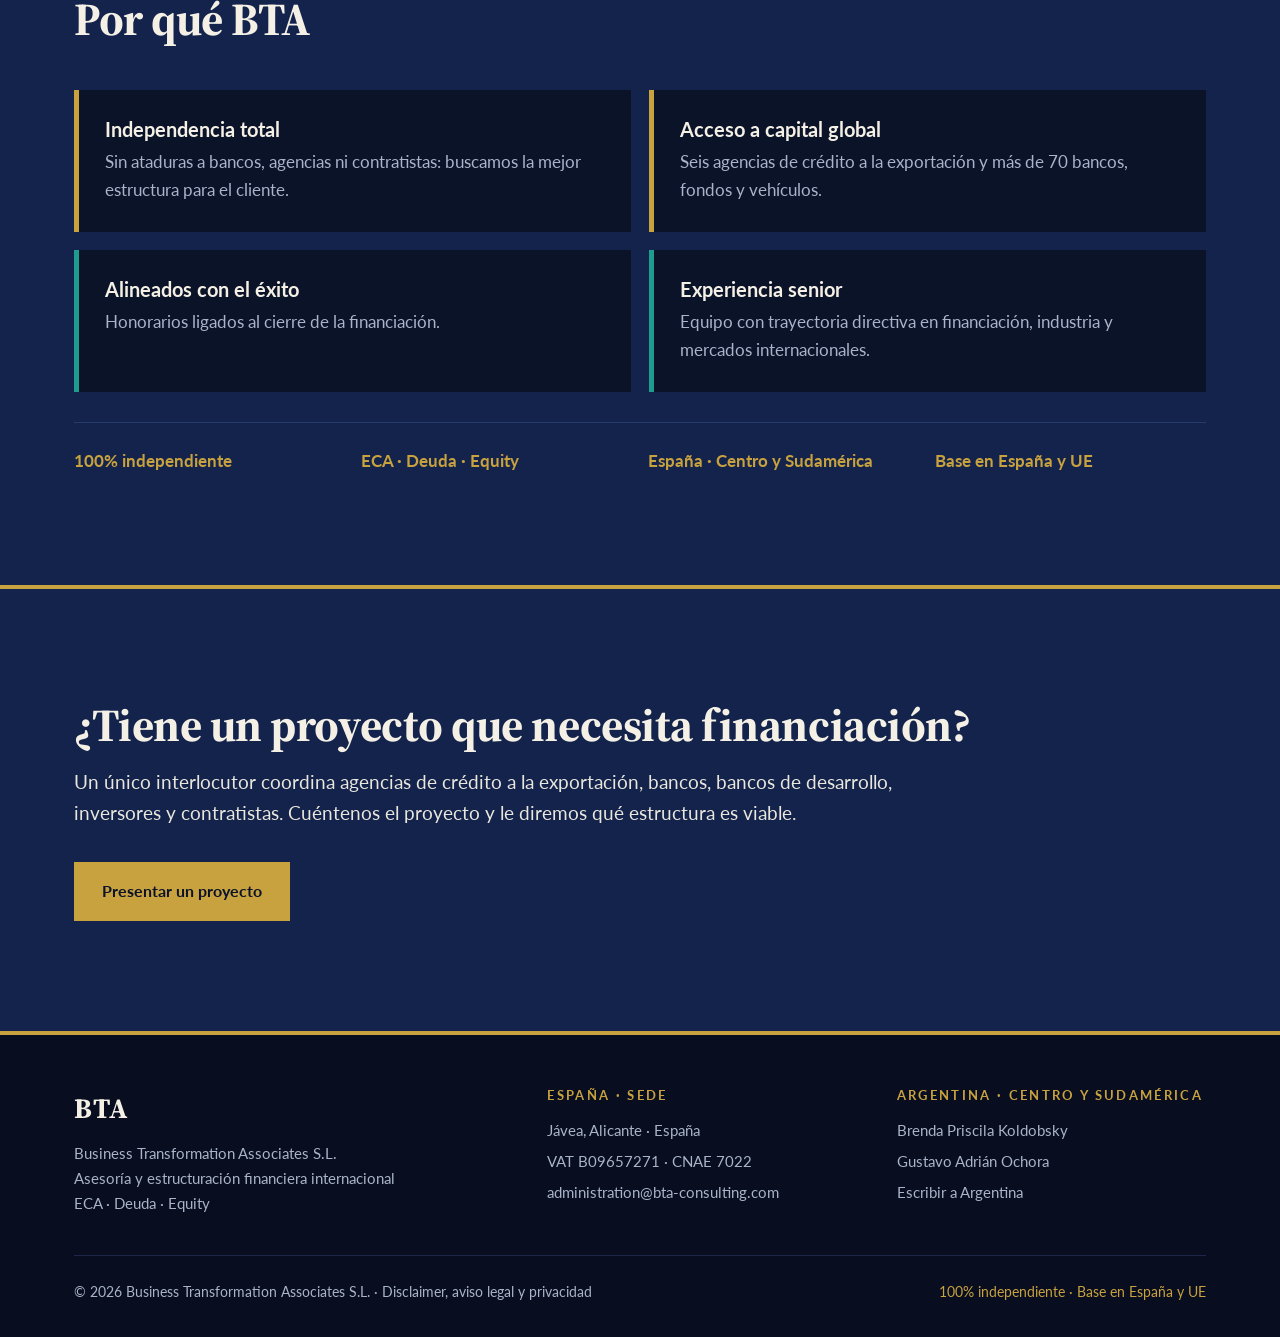
==== commit d9b3801e: "Presencia en Centro y Sudamérica desde Argentina Co-Authored-By: Claude Opus 5.5 <noreply@anthropic." ====
--- a/index.html
+++ b/index.html
@@ -116,7 +116,7 @@
       <div class="tarjeta lateral verde"><h3>Alineados con el éxito</h3><p>Honorarios ligados al cierre de la financiación.</p></div>
       <div class="tarjeta lateral verde"><h3>Experiencia senior</h3><p>Equipo con trayectoria directiva en financiación, industria y mercados internacionales.</p></div>
     </div>
-    <div class="sellos"><span>100% independiente</span><span>ECA · Deuda · Equity</span><span>Alcance global</span><span>Base en España y UE</span></div>
+    <div class="sellos"><span>100% independiente</span><span>ECA · Deuda · Equity</span><span>España · Centro y Sudamérica</span><span>Base en España y UE</span></div>
   </div>
 </section>
 
@@ -144,7 +144,7 @@
       </ul>
     </div>
     <div>
-      <h4>Argentina · Representación</h4>
+      <h4>Argentina · Centro y Sudamérica</h4>
       <ul>
         <li>Brenda Priscila Koldobsky</li>
         <li>Gustavo Adrián Ochora</li>
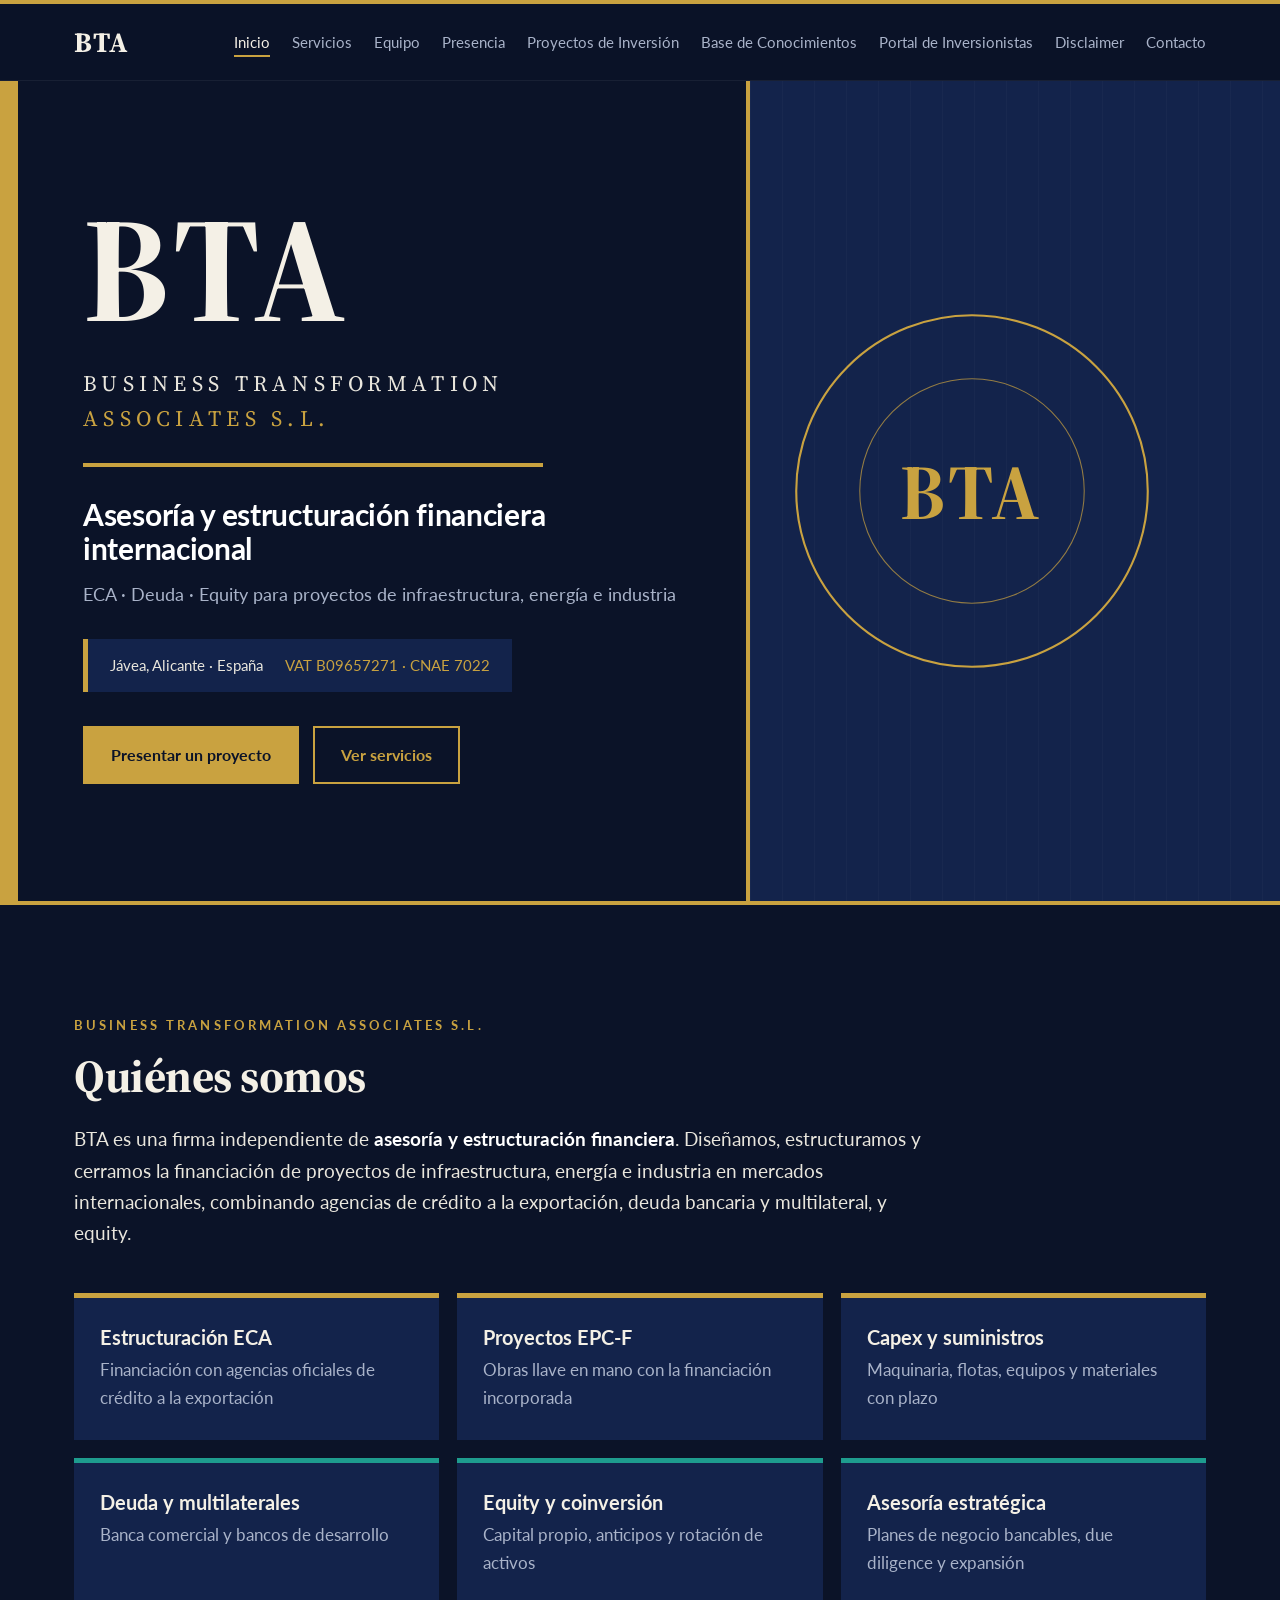
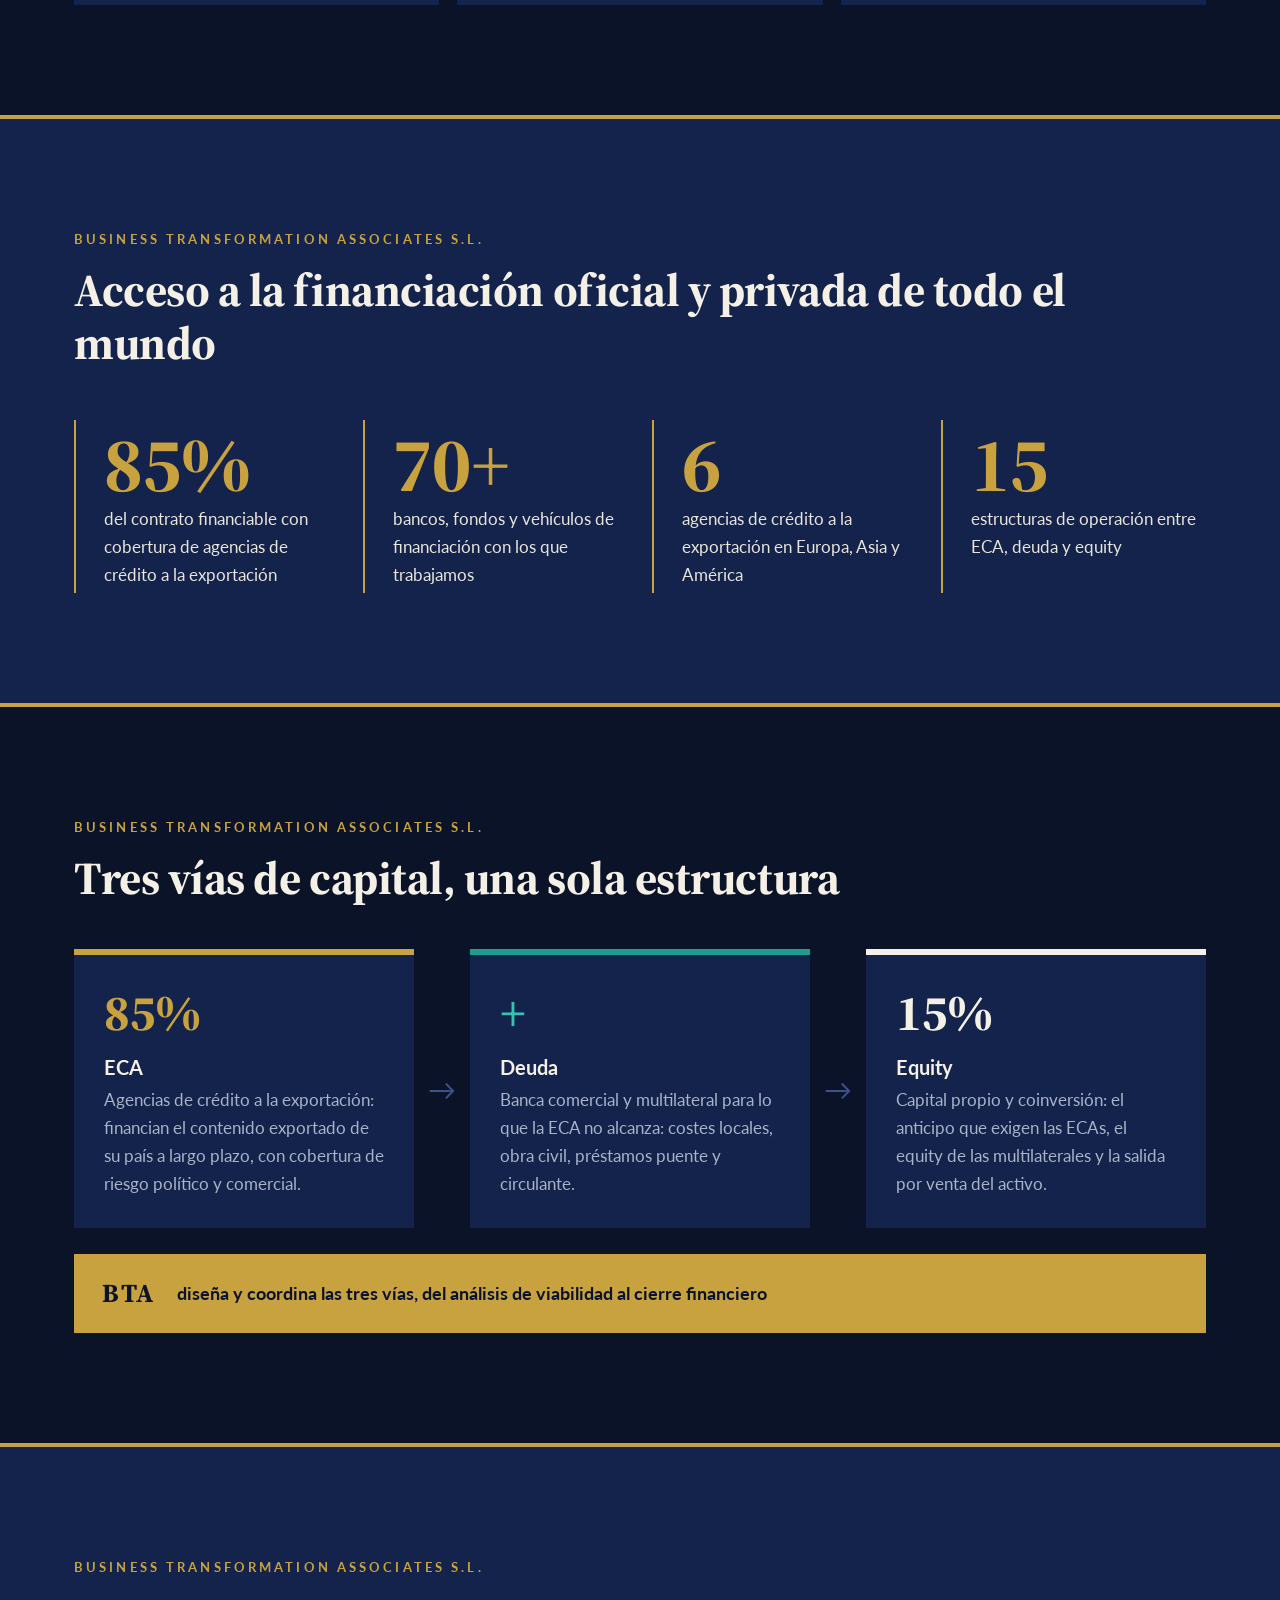
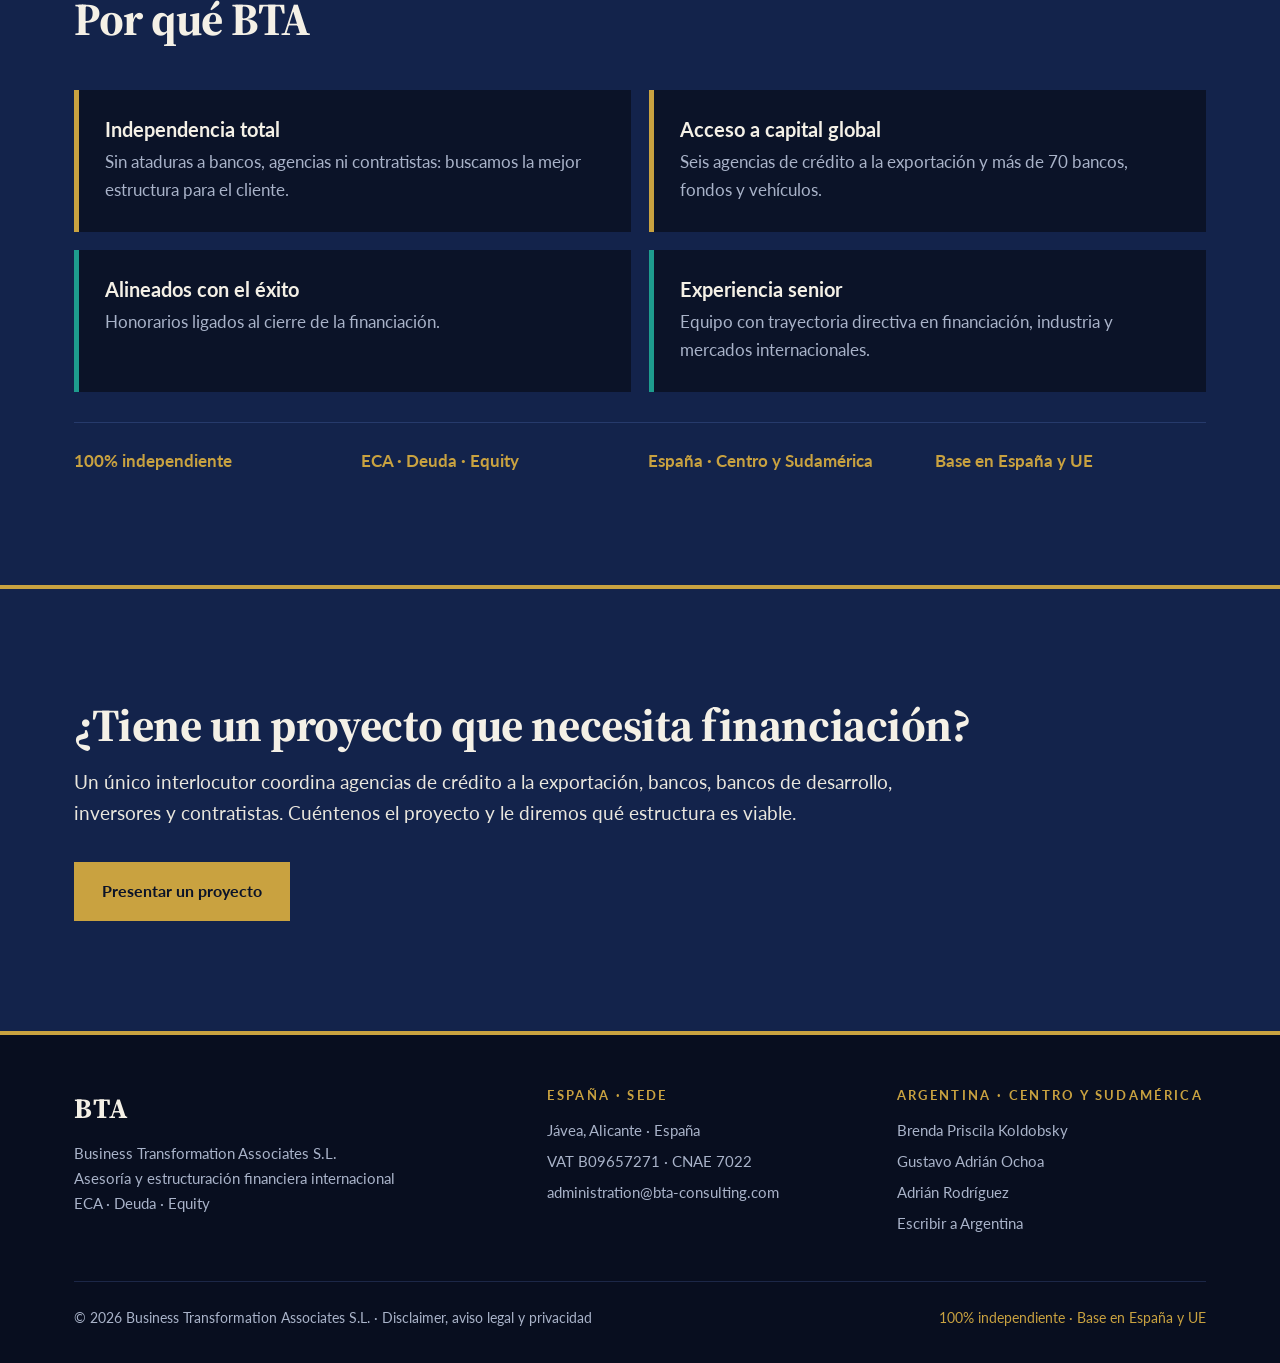
==== commit 681bbb44: "Equipo de Argentina: cargos, teléfonos y mails; suma a Adrián Rodríguez Brenda pasa a Directora Gene" ====
--- a/index.html
+++ b/index.html
@@ -4,6 +4,7 @@
   <meta charset="utf-8">
   <meta name="viewport" content="width=device-width, initial-scale=1">
   <title>BTA · Asesoría y estructuración financiera internacional</title>
+  <meta name="robots" content="noindex, nofollow">
   <meta name="description" content="BTA diseña, estructura y cierra la financiación de proyectos de infraestructura, energía e industria con agencias de crédito a la exportación, deuda y equity.">
   <meta property="og:title" content="BTA · Asesoría y estructuración financiera internacional">
   <meta property="og:description" content="BTA diseña, estructura y cierra la financiación de proyectos de infraestructura, energía e industria con agencias de crédito a la exportación, deuda y equity.">
@@ -146,8 +147,7 @@
     <div>
       <h4>Argentina · Centro y Sudamérica</h4>
       <ul>
-        <li>Brenda Priscila Koldobsky</li>
-        <li>Gustavo Adrián Ochora</li>
+        <li>Brenda Priscila Koldobsky</li>         <li>Gustavo Adrián Ochoa</li>         <li>Adrián Rodríguez</li>
         <li><a href="contacto.html">Escribir a Argentina</a></li>
       </ul>
     </div>
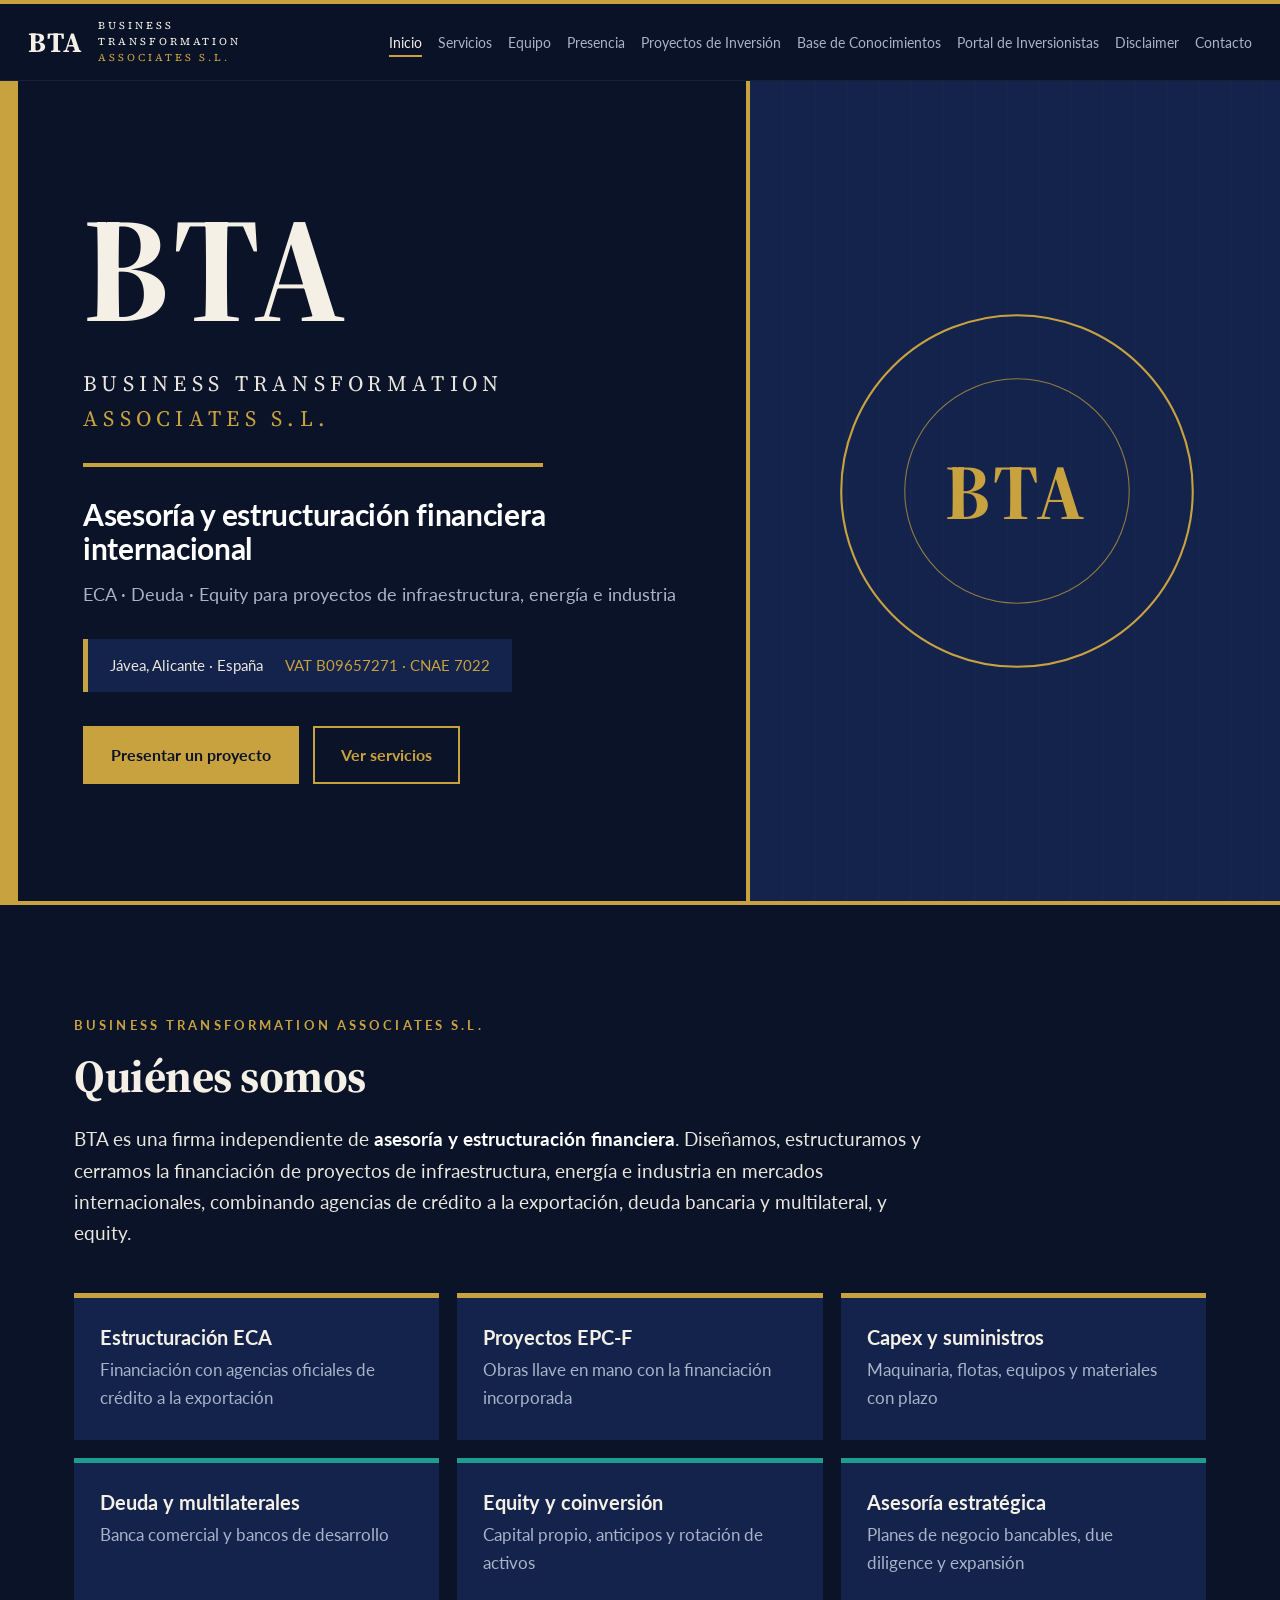
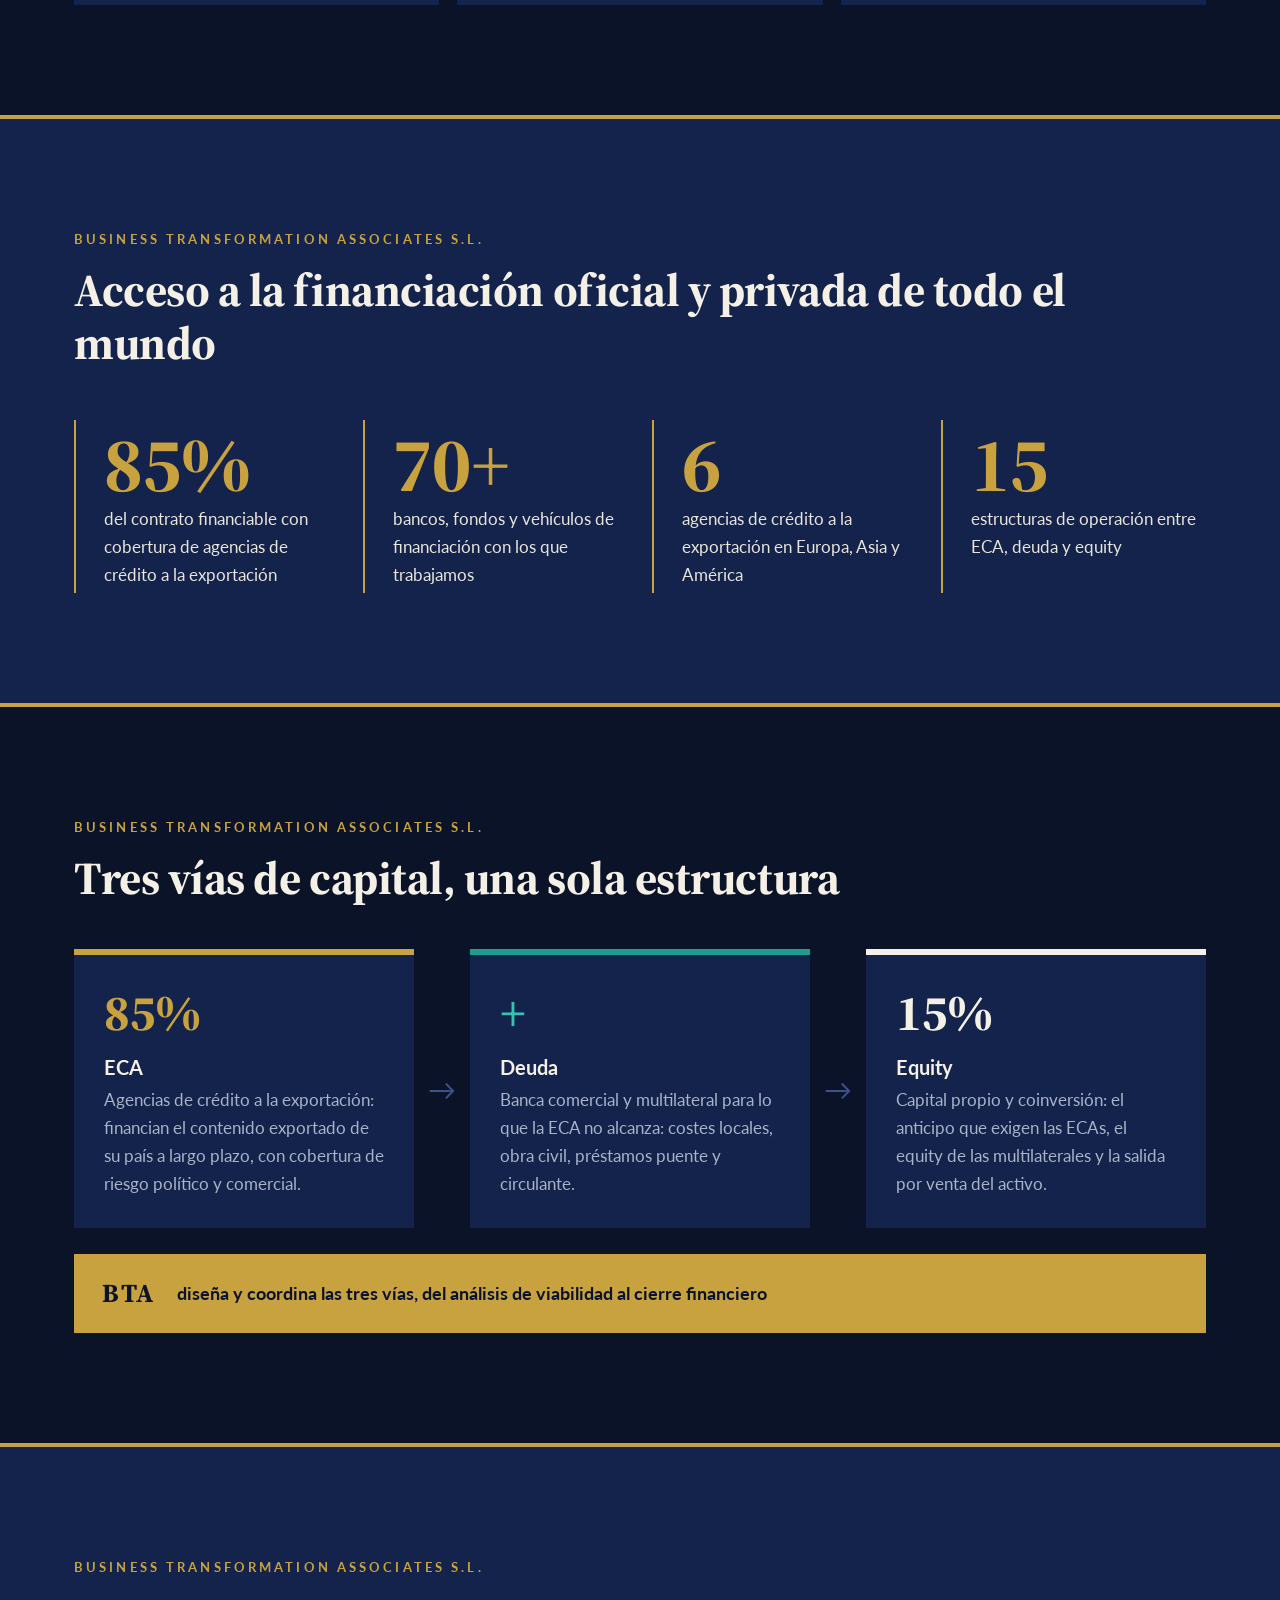
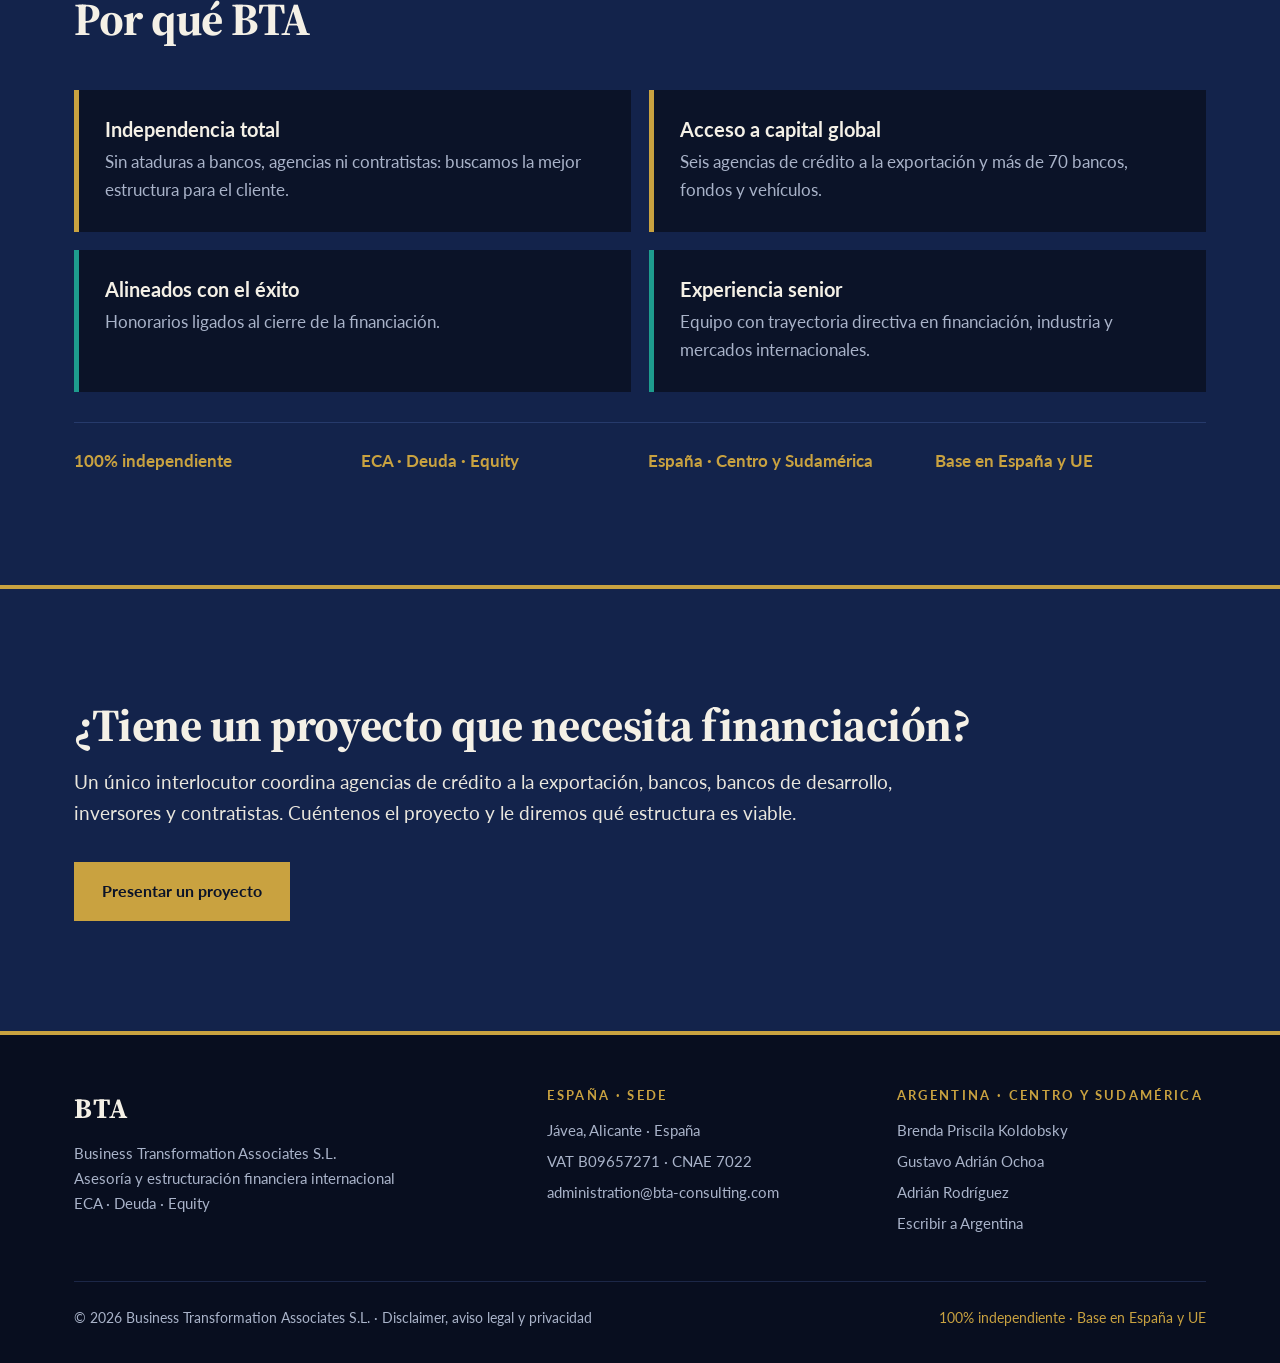
==== commit 6cfd3df9: "Cabecera: el texto del logo vuelve, en tres renglones, en todos los tamaños En notebooks (1241-1440 " ====
--- a/index.html
+++ b/index.html
@@ -22,7 +22,7 @@
   <div class="contenedor">
     <a class="marca" href="index.html" aria-label="BTA · Business Transformation Associates, inicio">
       <span class="marca-sello">BTA</span>
-      <span class="marca-texto">Business Transformation<span>Associates S.L.</span></span>
+      <span class="marca-texto">Business<br>Transformation<span>Associates S.L.</span></span>
     </a>
     <nav aria-label="Principal">
       <button class="hamburguesa" aria-expanded="false" aria-controls="menu" aria-label="Abrir menú"><span></span><span></span><span></span></button>
--- a/css/styles.css
+++ b/css/styles.css
@@ -54,8 +54,8 @@
   border-top: 4px solid var(--oro);
   border-bottom: 1px solid rgba(255,255,255,0.06);
 }
-.cabecera .contenedor { display: flex; align-items: center; justify-content: space-between; height: 76px; }
-.marca { display: flex; align-items: center; gap: 14px; text-decoration: none; }
+.cabecera .contenedor { display: flex; align-items: center; justify-content: space-between; gap: 48px; height: 76px; max-width: none; padding: 0 40px; }
+.marca { display: flex; align-items: center; gap: 14px; text-decoration: none; flex-shrink: 0; }
 .marca-sello {
   font-family: var(--serif); font-weight: 700; font-size: 28px; letter-spacing: 0.06em; color: var(--crema);
 }
@@ -97,7 +97,7 @@
 .boton-oro:hover { background: #dab452; border-color: #dab452; }
 .boton-linea { color: var(--oro); }
 .boton-linea:hover { background: var(--oro); color: var(--noche); }
-.portada-sello { display: flex; justify-content: center; }
+.portada-sello { position: absolute; top: 0; bottom: 0; right: 0; width: 42%; padding-left: 4px; display: flex; align-items: center; justify-content: center; }
 .portada-sello svg { width: min(360px, 80%); height: auto; }
 .portada::after {
   content: ""; position: absolute; inset: 0 0 0 auto; width: 42%; z-index: -1;
@@ -305,7 +305,6 @@
   body { font-size: 16px; }
   .contenedor { padding: 0 16px; }
   .seccion { padding: 76px 0; }
-  .marca-texto { display: none; }
   .r2, .r3, .r4, .r-estructuras, .pasos.cuatro, .pasos.cinco, .cifras, .sellos, .fila { grid-template-columns: 1fr; }
   .lista-def div { grid-template-columns: 1fr; gap: 4px; }
   .banda-oro { flex-direction: column; align-items: flex-start; gap: 6px; }
@@ -343,7 +342,7 @@
 .pasos-acceso { list-style: none; display: grid; grid-template-columns: repeat(3, 1fr); gap: 16px; margin-top: 36px; }
 .pasos-acceso li { background: var(--noche); border-top: 5px solid var(--oro); padding: 24px; color: var(--texto-suave); }
 .pasos-acceso b { display: block; font-family: var(--serif); font-size: 34px; color: var(--oro); line-height: 1.2; margin-bottom: 8px; }
-@media (max-width: 1500px) { .marca-texto { display: none; } }
+
 @media (max-width: 1240px) {
   .hamburguesa { display: block; }
   .menu {
@@ -365,4 +364,9 @@
   .cabecera-pagina { border-left-width: 10px; padding: 64px 0 50px; }
   .glosario, .pasos-acceso { grid-template-columns: 1fr; }
 }
-@media (max-width: 640px) { .marca-texto { display: none; } }
+@media (max-width: 640px) { .cabecera .contenedor { padding: 0 16px; } }
+@media (min-width: 1241px) and (max-width: 1440px) {
+  .cabecera .contenedor { padding: 0 28px; gap: 36px; }
+  .menu { gap: 16px; }
+  .menu a { font-size: 14px; }
+}
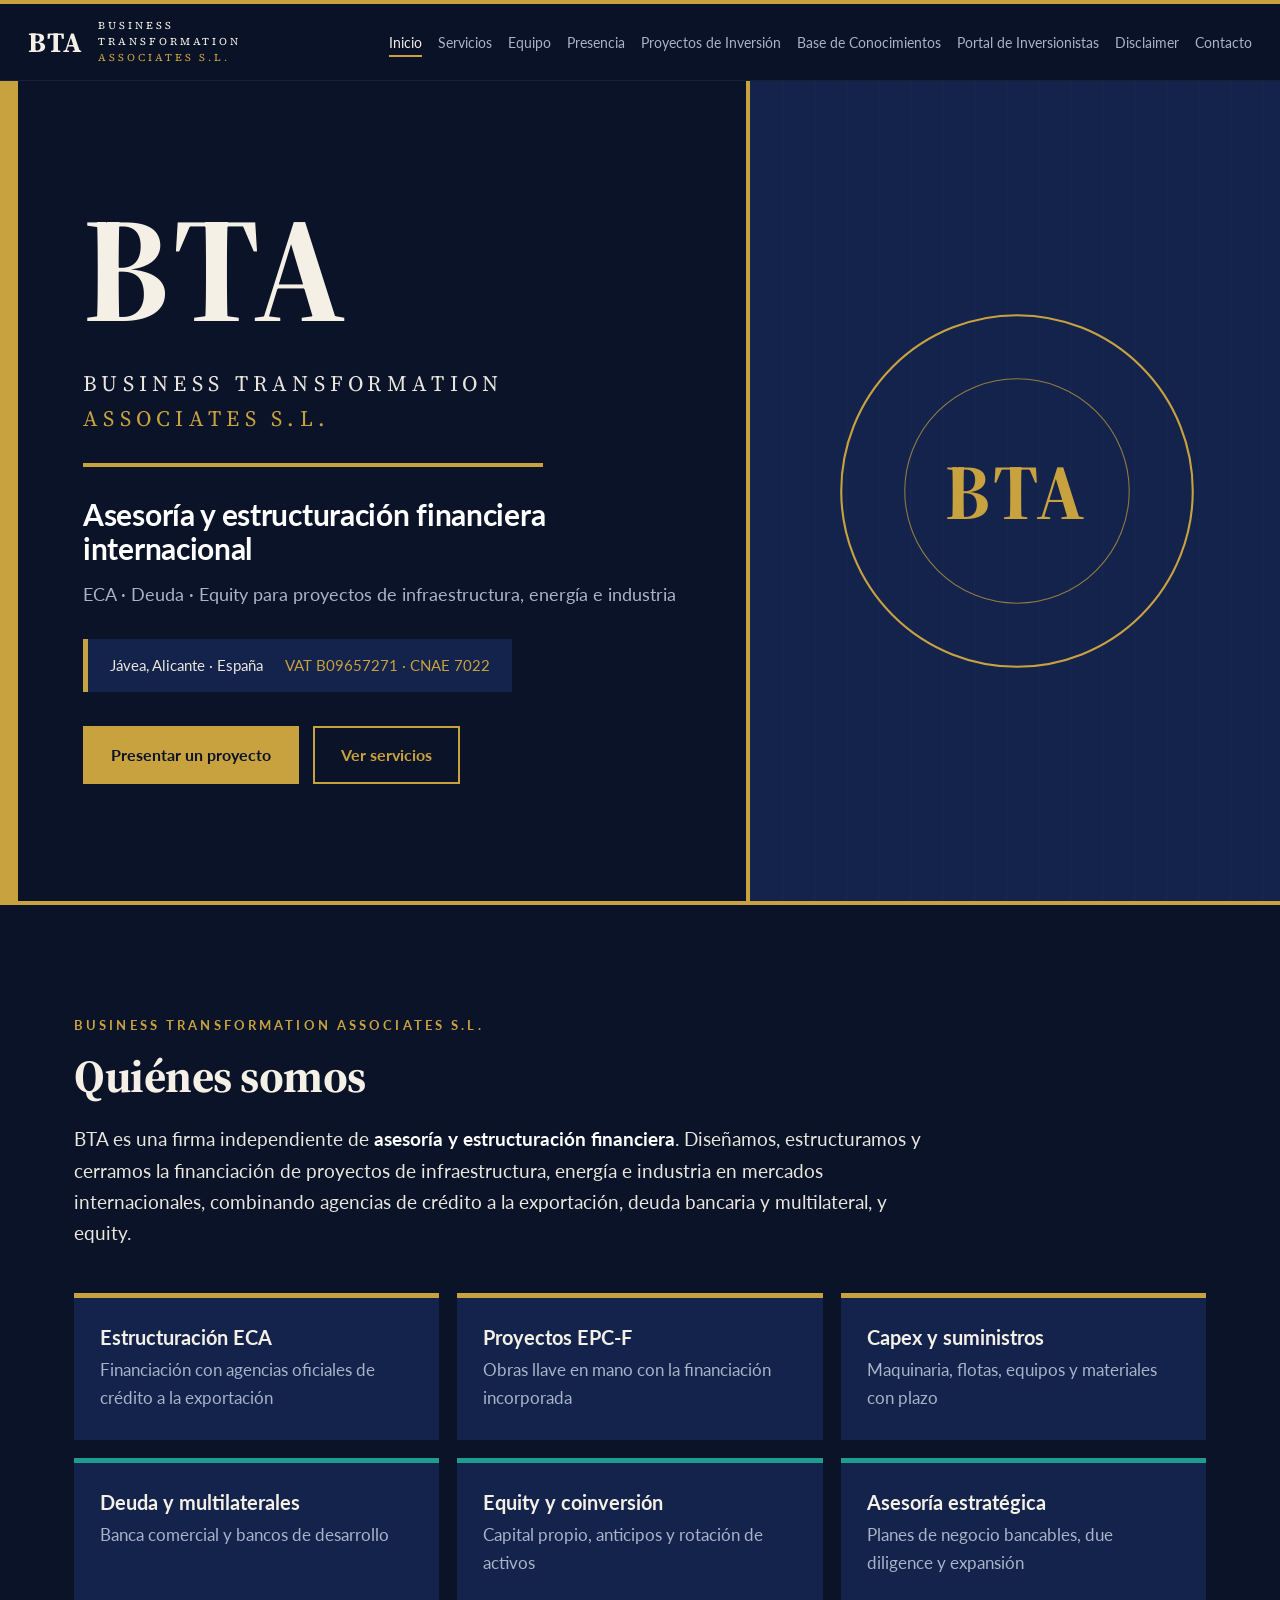
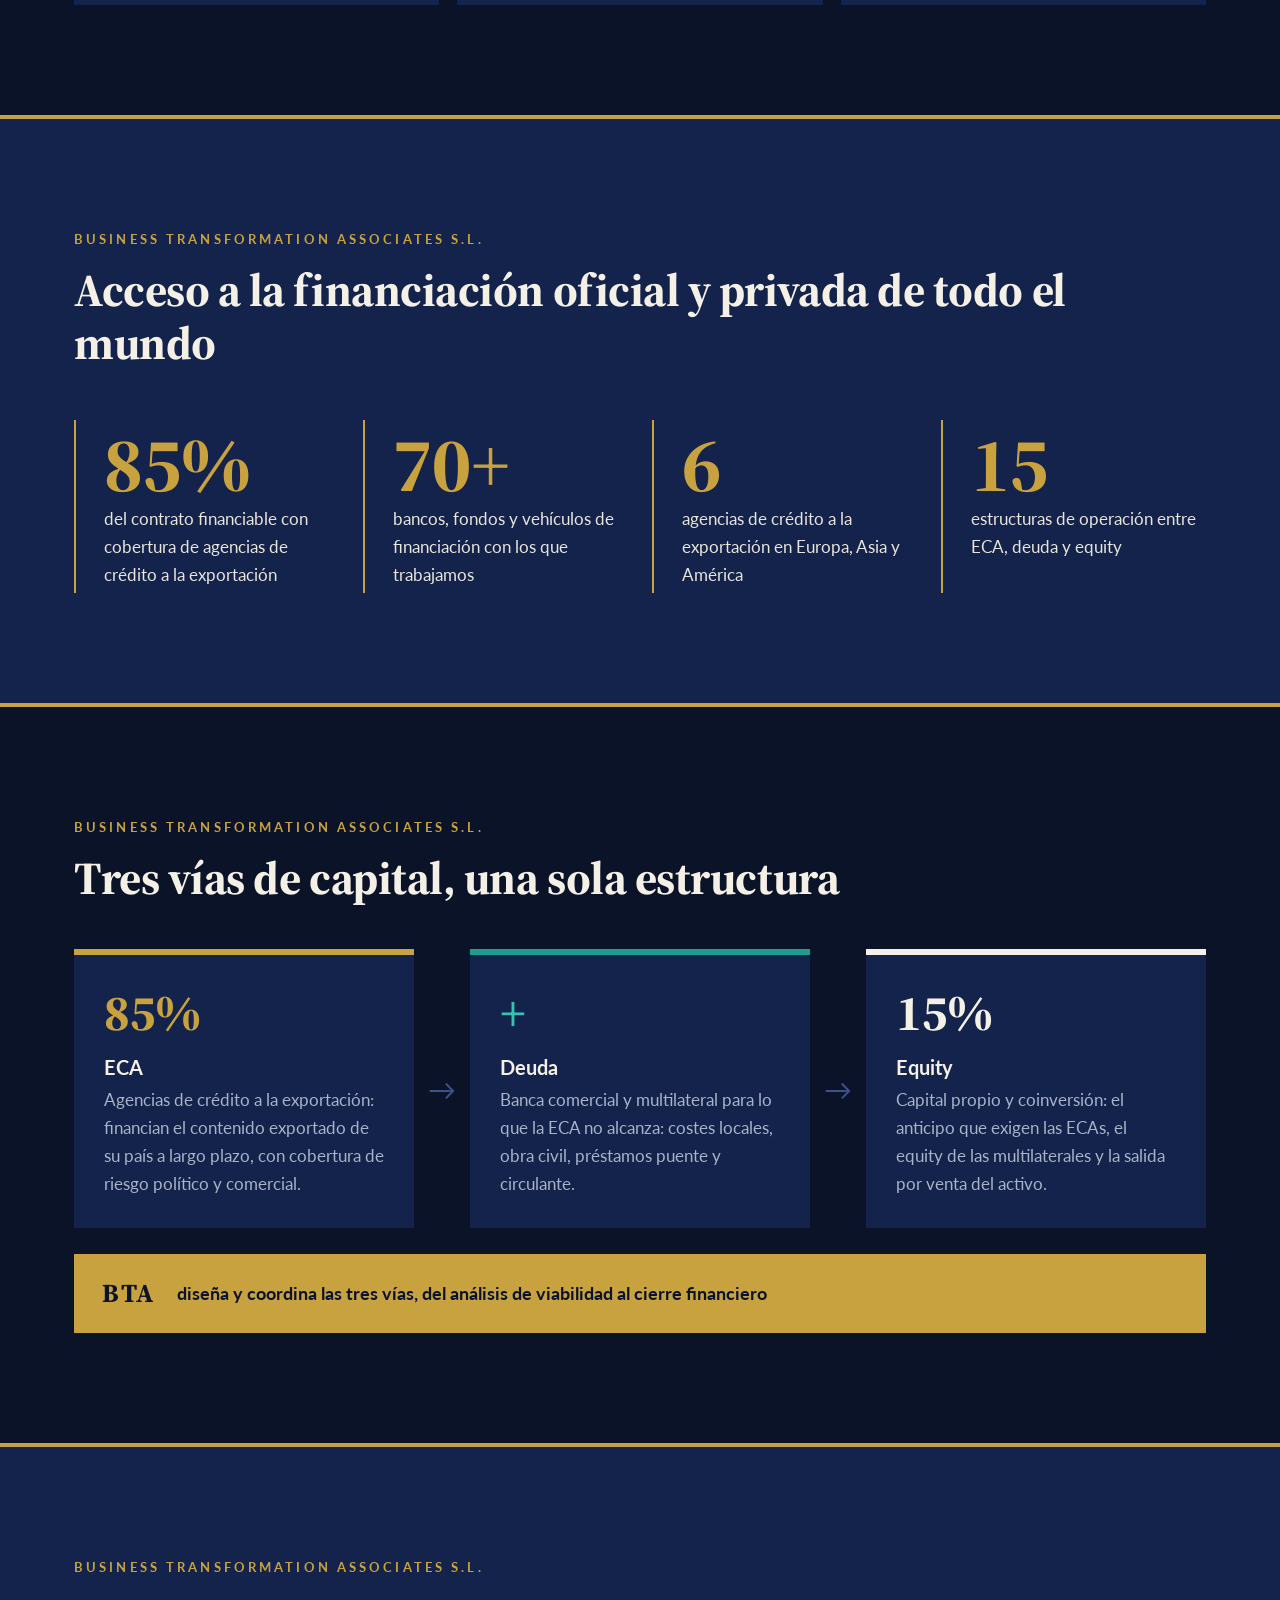
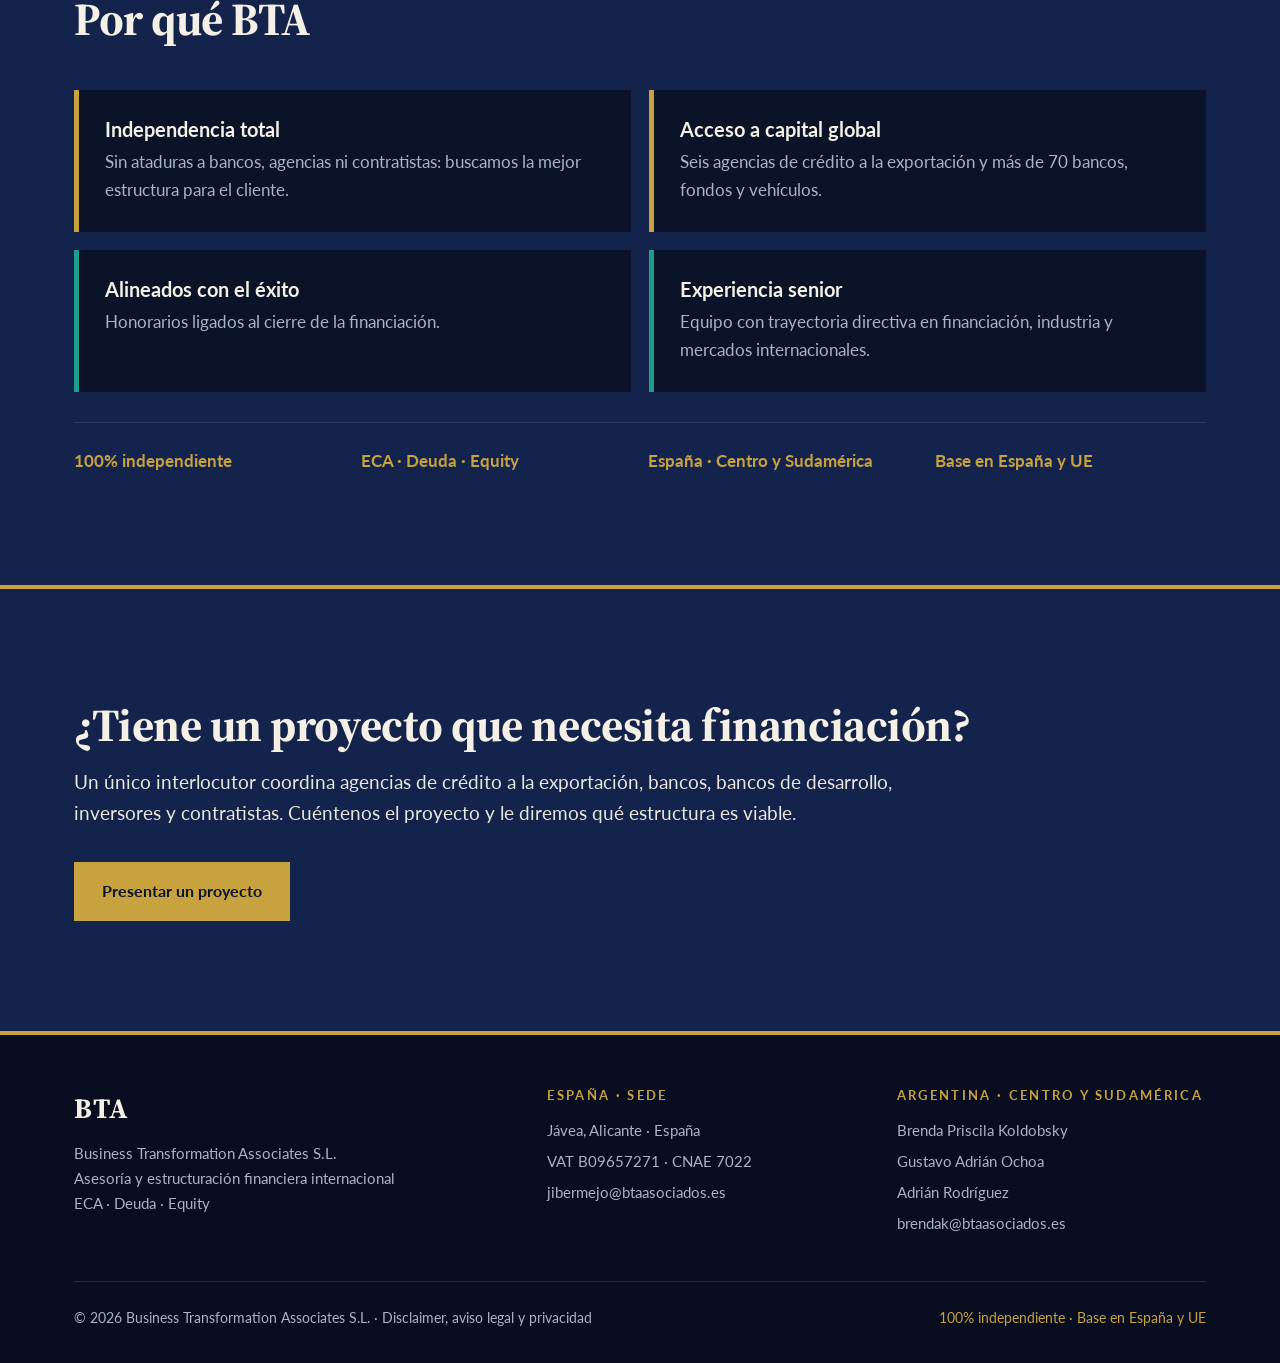
==== commit 78ef1f03: "Mails por región: jibermejo@ para Europa e internacional, brendak@ para Argentina administration@bta" ====
--- a/index.html
+++ b/index.html
@@ -141,14 +141,14 @@
       <ul>
         <li>Jávea, Alicante · España</li>
         <li>VAT B09657271 · CNAE 7022</li>
-        <li><a href="mailto:administration@bta-consulting.com">administration@bta-consulting.com</a></li>
+        <li><a href="mailto:jibermejo@btaasociados.es">jibermejo@btaasociados.es</a></li>
       </ul>
     </div>
     <div>
       <h4>Argentina · Centro y Sudamérica</h4>
       <ul>
         <li>Brenda Priscila Koldobsky</li>         <li>Gustavo Adrián Ochoa</li>         <li>Adrián Rodríguez</li>
-        <li><a href="contacto.html">Escribir a Argentina</a></li>
+        <li><a href="mailto:brendak@btaasociados.es">brendak@btaasociados.es</a></li>
       </ul>
     </div>
     <div class="pie-legal">
